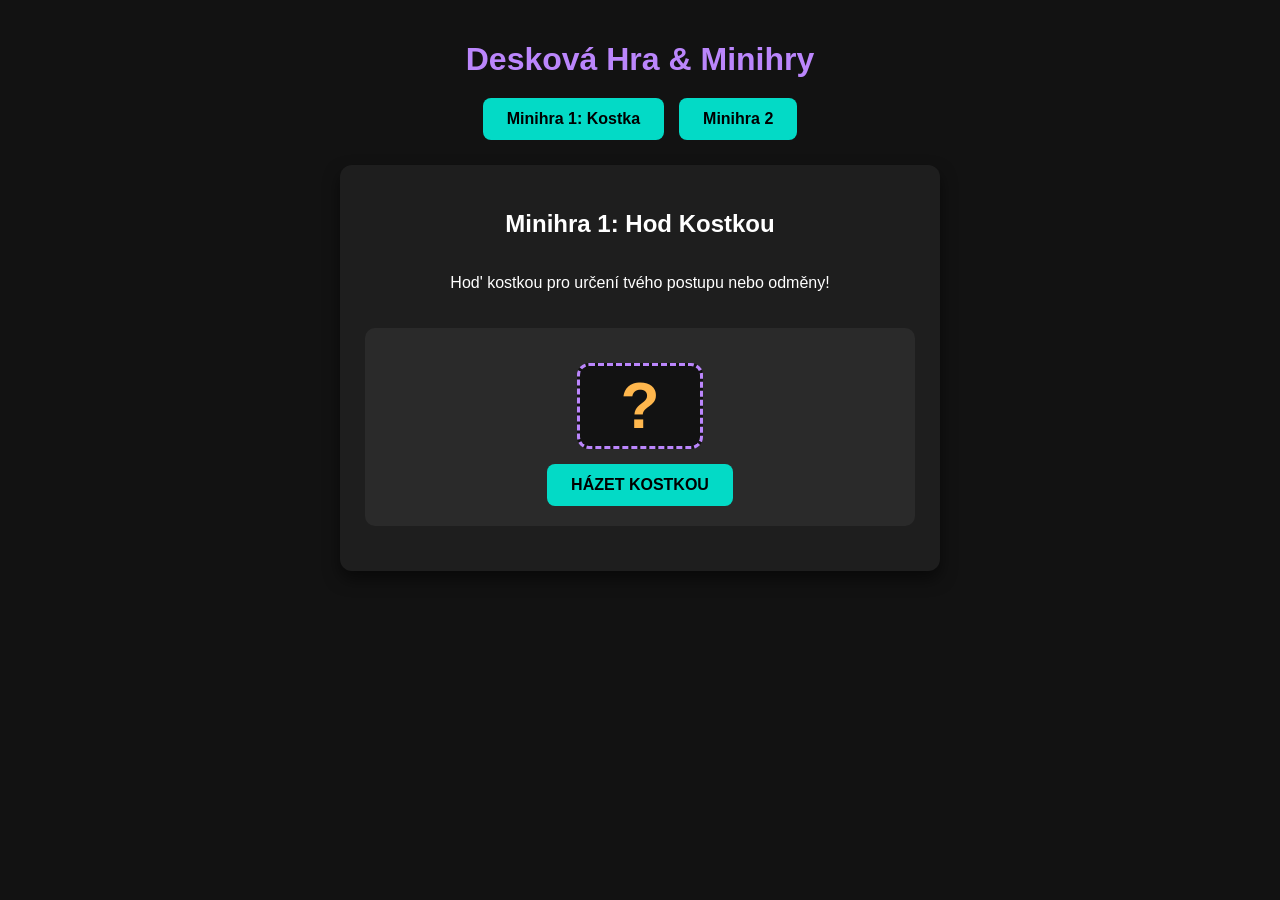
==== index.html @ 4fcd1c22 "Rename gemini-code-1786109274265.html to index.html" ====
<!DOCTYPE html>
<html lang="cs">
<head>
    <meta charset="UTF-8">
    <meta name="viewport" content="width=device-width, initial-scale=1.0">
    <title>Desková Hra</title>
    <style>
        :root {
            --bg-color: #121212;
            --card-bg: #1e1e1e;
            --accent-color: #bb86fc;
            --text-color: #ffffff;
            --btn-bg: #03dac6;
            --btn-text: #000000;
        }

        body {
            font-family: 'Segoe UI', Tahoma, Geneva, Verdana, sans-serif;
            background-color: var(--bg-color);
            color: var(--text-color);
            margin: 0;
            padding: 20px;
            display: flex;
            flex-direction: column;
            align-items: center;
        }

        h1 {
            color: var(--accent-color);
            margin-bottom: 20px;
        }

        /* Tlačítka pro minihry */
        .minigame-container {
            display: flex;
            gap: 15px;
            margin-bottom: 25px;
            flex-wrap: wrap;
            justify-content: center;
        }

        .btn {
            background-color: var(--btn-bg);
            color: var(--btn-text);
            border: none;
            padding: 12px 24px;
            font-size: 16px;
            font-weight: bold;
            border-radius: 8px;
            cursor: pointer;
            transition: transform 0.2s, background-color 0.2s;
        }

        .btn:hover {
            transform: scale(1.05);
            background-color: #01b0a1;
        }

        /* Ploygrind Sekce Miniher */
        .game-window {
            width: 100%;
            max-width: 600px;
            background-color: var(--card-bg);
            border-radius: 12px;
            padding: 25px;
            box-shadow: 0 8px 16px rgba(0,0,0,0.5);
            display: none;
            flex-direction: column;
            align-items: center;
            box-sizing: border-box;
        }

        .game-window.active {
            display: flex;
        }

        /* Styling První Minihry (Kostka) */
        .dice-area {
            display: flex;
            flex-direction: column;
            align-items: center;
            justify-content: center;
            margin: 20px 0;
            padding: 20px;
            background: #2a2a2a;
            border-radius: 10px;
            width: 100%;
            box-sizing: border-box;
        }

        .dice-display {
            font-size: 64px;
            font-weight: bold;
            color: #ffb74d;
            margin: 15px 0;
            min-height: 80px;
            display: flex;
            align-items: center;
            justify-content: center;
            border: 3px dashed var(--accent-color);
            border-radius: 12px;
            width: 120px;
            background-color: #121212;
        }

        /* Skrytý shop */
        .shop-section {
            display: none !important;
        }
    </style>
</head>
<body>

    <h1>Desková Hra & Minihry</h1>

    <!-- Navigace Miniher -->
    <div class="minigame-container">
        <button class="btn" onclick="openGame('game1')">Minihra 1: Kostka</button>
        <button class="btn" onclick="openGame('game2')">Minihra 2</button>
    </div>

    <!-- Minihra 1: Hod kostkou -->
    <div id="game1" class="game-window active">
        <h2>Minihra 1: Hod Kostkou</h2>
        <p>Hod' kostkou pro určení tvého postupu nebo odměny!</p>
        
        <div class="dice-area">
            <div id="diceResult" class="dice-display">?</div>
            <button class="btn" onclick="rollDice()">HÁZET KOSTKOU</button>
        </div>
    </div>

    <!-- Minihra 2 -->
    <div id="game2" class="game-window">
        <h2>Minihra 2</h2>
        <p>Příprava pro další minihru...</p>
    </div>

    <!-- Skrytá sekce Shopu -->
    <div id="shop" class="shop-section">
        <h2>Obchod</h2>
    </div>

    <script>
        function openGame(gameId) {
            const windows = document.querySelectorAll('.game-window');
            windows.forEach(win => win.classList.remove('active'));
            
            const selectedGame = document.getElementById(gameId);
            if (selectedGame) {
                selectedGame.classList.add('active');
            }
        }

        function rollDice() {
            const resultElem = document.getElementById('diceResult');
            let counter = 0;
            
            // Efekt rotace čísel
            const interval = setInterval(() => {
                resultElem.textContent = Math.floor(Math.random() * 6) + 1;
                counter++;
                if (counter > 10) {
                    clearInterval(interval);
                    const finalRoll = Math.floor(Math.random() * 6) + 1;
                    resultElem.textContent = finalRoll;
                }
            }, 50);
        }
    </script>
</body>
</html>
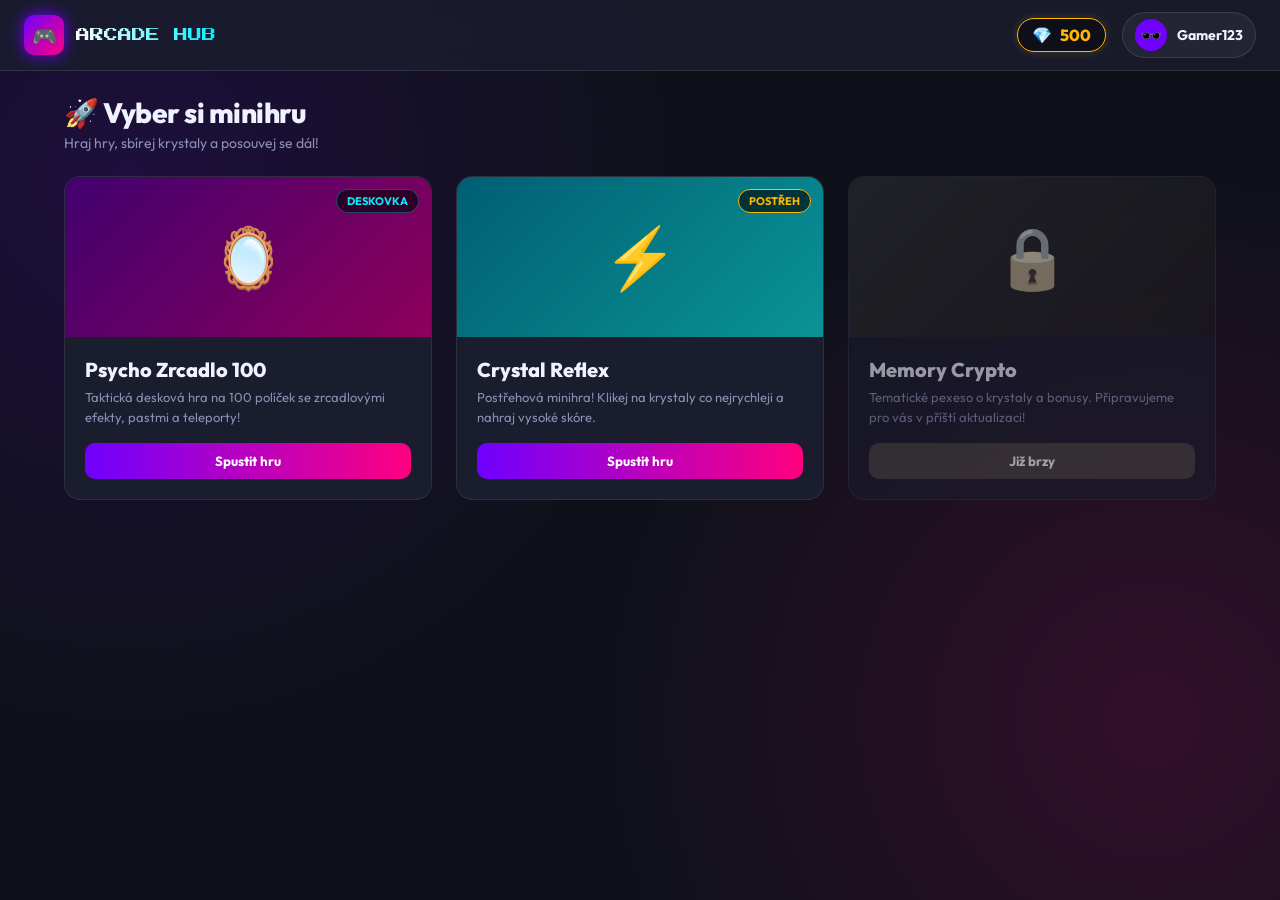
==== commit 25aa0dd5: "index.html" ====
--- a/index.html
+++ b/index.html
@@ -3,170 +3,763 @@
 <head>
     <meta charset="UTF-8">
     <meta name="viewport" content="width=device-width, initial-scale=1.0">
-    <title>Desková Hra</title>
+    <title>Arcade Gaming Hub</title>
+    <link href="https://fonts.googleapis.com/css2?family=Outfit:wght@400;600;800;900&family=Press+Start+2P&display=swap" rel="stylesheet">
     <style>
         :root {
-            --bg-color: #121212;
-            --card-bg: #1e1e1e;
-            --accent-color: #bb86fc;
-            --text-color: #ffffff;
-            --btn-bg: #03dac6;
-            --btn-text: #000000;
+            --bg-dark: #0f111a;
+            --card-bg: #1a1d2e;
+            --accent-purple: #7000ff;
+            --accent-pink: #ff007f;
+            --accent-cyan: #00f0ff;
+            --accent-gold: #ffb700;
+            --text-main: #f0f3ff;
+            --text-muted: #8a90b4;
+        }
+
+        * {
+            box-sizing: border-box;
+            margin: 0;
+            padding: 0;
+            user-select: none;
+            font-family: 'Outfit', sans-serif;
         }
 
         body {
-            font-family: 'Segoe UI', Tahoma, Geneva, Verdana, sans-serif;
-            background-color: var(--bg-color);
-            color: var(--text-color);
-            margin: 0;
+            background-color: var(--bg-dark);
+            color: var(--text-main);
+            min-height: 100vh;
+            display: flex;
+            flex-direction: column;
+            overflow-x: hidden;
+            background-image: 
+                radial-gradient(circle at 10% 20%, rgba(112, 0, 255, 0.15) 0%, transparent 40%),
+                radial-gradient(circle at 90% 80%, rgba(255, 0, 127, 0.15) 0%, transparent 40%);
+        }
+
+        /* Top Bar Navigation */
+        header {
+            background: rgba(26, 29, 46, 0.85);
+            backdrop-filter: blur(12px);
+            border-bottom: 1px solid rgba(255, 255, 255, 0.1);
+            padding: 12px 24px;
+            display: flex;
+            justify-content: space-between;
+            align-items: center;
+            position: sticky;
+            top: 0;
+            z-index: 100;
+        }
+
+        .logo-area {
+            display: flex;
+            align-items: center;
+            gap: 12px;
+            cursor: pointer;
+        }
+
+        .logo-icon {
+            width: 40px;
+            height: 40px;
+            background: linear-gradient(135deg, var(--accent-purple), var(--accent-pink));
+            border-radius: 10px;
+            display: flex;
+            align-items: center;
+            justify-content: center;
+            font-weight: 900;
+            font-size: 20px;
+            box-shadow: 0 0 15px var(--accent-purple);
+        }
+
+        .logo-text {
+            font-family: 'Press Start 2P', cursive;
+            font-size: 14px;
+            background: linear-gradient(90deg, #fff, var(--accent-cyan));
+            -webkit-background-clip: text;
+            -webkit-text-fill-color: transparent;
+        }
+
+        .user-currency-bar {
+            display: flex;
+            align-items: center;
+            gap: 16px;
+        }
+
+        .currency-badge {
+            background: rgba(0, 0, 0, 0.4);
+            border: 1px solid var(--accent-gold);
+            padding: 6px 14px;
+            border-radius: 20px;
+            display: flex;
+            align-items: center;
+            gap: 8px;
+            font-weight: 800;
+            color: var(--accent-gold);
+            box-shadow: 0 0 10px rgba(255, 183, 0, 0.2);
+        }
+
+        .profile-btn {
+            display: flex;
+            align-items: center;
+            gap: 10px;
+            background: rgba(255, 255, 255, 0.05);
+            padding: 6px 12px;
+            border-radius: 30px;
+            border: 1px solid rgba(255, 255, 255, 0.1);
+            cursor: pointer;
+            transition: all 0.2s ease;
+        }
+
+        .profile-btn:hover {
+            background: rgba(255, 255, 255, 0.15);
+            border-color: var(--accent-cyan);
+        }
+
+        .avatar-img {
+            width: 32px;
+            height: 32px;
+            border-radius: 50%;
+            background: var(--accent-purple);
+            display: flex;
+            align-items: center;
+            justify-content: center;
+            font-size: 18px;
+        }
+
+        /* Container Layout */
+        main {
+            flex: 1;
+            max-width: 1200px;
+            width: 100%;
+            margin: 0 auto;
+            padding: 24px;
+        }
+
+        .screen {
+            display: none;
+            animation: fadeIn 0.3s ease-in-out forwards;
+        }
+
+        .screen.active {
+            display: block;
+        }
+
+        @keyframes fadeIn {
+            from { opacity: 0; transform: translateY(8px); }
+            to { opacity: 1; transform: translateY(0); }
+        }
+
+        /* Hub Section Title */
+        .section-header {
+            margin-bottom: 24px;
+        }
+
+        .section-title {
+            font-size: 28px;
+            font-weight: 800;
+            letter-spacing: -0.5px;
+            display: flex;
+            align-items: center;
+            gap: 10px;
+        }
+
+        .section-subtitle {
+            color: var(--text-muted);
+            font-size: 14px;
+            margin-top: 4px;
+        }
+
+        /* Game Cards Grid */
+        .games-grid {
+            display: grid;
+            grid-template-columns: repeat(auto-fill, minmax(280px, 1fr));
+            gap: 24px;
+            margin-bottom: 40px;
+        }
+
+        .game-card {
+            background: var(--card-bg);
+            border-radius: 16px;
+            overflow: hidden;
+            border: 1px solid rgba(255, 255, 255, 0.08);
+            transition: all 0.3s cubic-bezier(0.25, 0.8, 0.25, 1);
+            cursor: pointer;
+            position: relative;
+            display: flex;
+            flex-direction: column;
+        }
+
+        .game-card:hover {
+            transform: translateY(-6px);
+            border-color: var(--accent-purple);
+            box-shadow: 0 12px 30px rgba(112, 0, 255, 0.3);
+        }
+
+        .card-banner {
+            height: 160px;
+            position: relative;
+            display: flex;
+            align-items: center;
+            justify-content: center;
+            font-size: 60px;
+            background: linear-gradient(135deg, #1e2338, #111422);
+        }
+
+        .banner-psycho {
+            background: linear-gradient(135deg, #41006f, #8e005b);
+        }
+
+        .banner-reflex {
+            background: linear-gradient(135deg, #005f73, #0a9396);
+        }
+
+        .banner-locked {
+            background: linear-gradient(135deg, #2b2d42, #1a1b26);
+            filter: grayscale(0.8);
+        }
+
+        .card-tag {
+            position: absolute;
+            top: 12px;
+            right: 12px;
+            background: rgba(0, 0, 0, 0.6);
+            backdrop-filter: blur(8px);
+            padding: 4px 10px;
+            border-radius: 12px;
+            font-size: 11px;
+            font-weight: 700;
+            color: var(--accent-cyan);
+            border: 1px solid rgba(0, 240, 255, 0.3);
+        }
+
+        .card-body {
             padding: 20px;
+            flex: 1;
             display: flex;
             flex-direction: column;
-            align-items: center;
-        }
-
-        h1 {
-            color: var(--accent-color);
+        }
+
+        .card-title {
+            font-size: 20px;
+            font-weight: 800;
+            margin-bottom: 6px;
+        }
+
+        .card-desc {
+            color: var(--text-muted);
+            font-size: 13px;
+            line-height: 1.5;
+            margin-bottom: 16px;
+            flex: 1;
+        }
+
+        .play-btn {
+            background: linear-gradient(90deg, var(--accent-purple), var(--accent-pink));
+            color: white;
+            border: none;
+            padding: 10px 20px;
+            border-radius: 10px;
+            font-weight: 700;
+            cursor: pointer;
+            width: 100%;
+            transition: opacity 0.2s;
+            text-align: center;
+        }
+
+        .play-btn:hover {
+            opacity: 0.9;
+        }
+
+        /* Back Button */
+        .btn-back {
+            background: rgba(255, 255, 255, 0.08);
+            color: #fff;
+            border: 1px solid rgba(255, 255, 255, 0.15);
+            padding: 8px 16px;
+            border-radius: 10px;
+            cursor: pointer;
+            font-weight: 600;
+            display: inline-flex;
+            align-items: center;
+            gap: 8px;
             margin-bottom: 20px;
         }
 
-        /* Tlačítka pro minihry */
-        .minigame-container {
-            display: flex;
-            gap: 15px;
-            margin-bottom: 25px;
-            flex-wrap: wrap;
+        .btn-back:hover {
+            background: rgba(255, 255, 255, 0.18);
+        }
+
+        /* Game Containers */
+        .game-frame {
+            background: var(--card-bg);
+            border-radius: 20px;
+            border: 1px solid rgba(255, 255, 255, 0.1);
+            padding: 24px;
+            min-height: 500px;
+        }
+
+        /* Board Game Specific Styles */
+        .board-grid {
+            display: grid;
+            grid-template-columns: repeat(10, 1fr);
+            gap: 6px;
+            max-width: 700px;
+            margin: 0 auto;
+        }
+
+        .board-tile {
+            aspect-ratio: 1;
+            background: rgba(255, 255, 255, 0.05);
+            border: 1px solid rgba(255, 255, 255, 0.1);
+            border-radius: 6px;
+            display: flex;
+            align-items: center;
             justify-content: center;
-        }
-
-        .btn {
-            background-color: var(--btn-bg);
-            color: var(--btn-text);
+            font-size: 11px;
+            font-weight: 700;
+            position: relative;
+        }
+
+        .board-tile.start { background: #2a9d8f; }
+        .board-tile.finish { background: var(--accent-gold); color: #000; font-weight: 900; }
+        .board-tile.mirror { background: #7209b7; }
+        .board-tile.trap { background: #e63946; }
+        .board-tile.boost { background: #4cc9f0; color: #000; }
+
+        .player-token {
+            width: 14px;
+            height: 14px;
+            border-radius: 50%;
+            position: absolute;
+            box-shadow: 0 0 8px #fff;
+        }
+        .token-1 { background: #ff007f; }
+        .token-2 { background: #00f0ff; }
+
+        /* Reflex Game Area */
+        .reflex-area {
+            height: 350px;
+            background: rgba(0,0,0,0.3);
+            border-radius: 12px;
+            position: relative;
+            overflow: hidden;
+            border: 2px dashed rgba(255,255,255,0.1);
+        }
+
+        .target-node {
+            width: 50px;
+            height: 50px;
+            border-radius: 50%;
+            background: radial-gradient(circle, var(--accent-cyan), var(--accent-purple));
+            position: absolute;
+            cursor: pointer;
+            box-shadow: 0 0 15px var(--accent-cyan);
+            animation: pulse 1s infinite alternate;
+        }
+
+        @keyframes pulse {
+            from { transform: scale(0.9); }
+            to { transform: scale(1.1); }
+        }
+
+        /* Dice Control Controls inside Psycho Zrcadlo */
+        .dice-box-container {
+            display: flex;
+            flex-direction: column;
+            align-items: center;
+            gap: 12px;
+            margin: 20px 0;
+            background: rgba(0, 0, 0, 0.3);
+            padding: 16px;
+            border-radius: 12px;
+            border: 1px dashed rgba(255, 255, 255, 0.2);
+        }
+
+        .dice-display {
+            font-size: 48px;
+            font-weight: 900;
+            color: var(--accent-gold);
+            width: 80px;
+            height: 80px;
+            border-radius: 12px;
+            border: 2px dashed var(--accent-purple);
+            display: flex;
+            align-items: center;
+            justify-content: center;
+            background: rgba(0, 0, 0, 0.5);
+            box-shadow: 0 0 15px rgba(112, 0, 255, 0.3);
+        }
+
+        /* Modal Overlay */
+        .modal {
+            display: none;
+            position: fixed;
+            top: 0; left: 0; right: 0; bottom: 0;
+            background: rgba(0,0,0,0.8);
+            backdrop-filter: blur(8px);
+            z-index: 200;
+            align-items: center;
+            justify-content: center;
+        }
+
+        .modal-content {
+            background: var(--card-bg);
+            border-radius: 20px;
+            padding: 30px;
+            max-width: 400px;
+            width: 90%;
+            text-align: center;
+            border: 1px solid var(--accent-purple);
+            box-shadow: 0 0 30px rgba(112, 0, 255, 0.4);
+        }
+
+        .btn-modal {
+            background: linear-gradient(90deg, var(--accent-purple), var(--accent-pink));
+            color: white;
             border: none;
             padding: 12px 24px;
-            font-size: 16px;
-            font-weight: bold;
-            border-radius: 8px;
+            border-radius: 10px;
+            font-weight: 700;
+            margin-top: 20px;
             cursor: pointer;
-            transition: transform 0.2s, background-color 0.2s;
-        }
-
-        .btn:hover {
-            transform: scale(1.05);
-            background-color: #01b0a1;
-        }
-
-        /* Ploygrind Sekce Miniher */
-        .game-window {
             width: 100%;
-            max-width: 600px;
-            background-color: var(--card-bg);
-            border-radius: 12px;
-            padding: 25px;
-            box-shadow: 0 8px 16px rgba(0,0,0,0.5);
-            display: none;
-            flex-direction: column;
-            align-items: center;
-            box-sizing: border-box;
-        }
-
-        .game-window.active {
-            display: flex;
-        }
-
-        /* Styling První Minihry (Kostka) */
-        .dice-area {
-            display: flex;
-            flex-direction: column;
-            align-items: center;
-            justify-content: center;
-            margin: 20px 0;
-            padding: 20px;
-            background: #2a2a2a;
-            border-radius: 10px;
-            width: 100%;
-            box-sizing: border-box;
-        }
-
-        .dice-display {
-            font-size: 64px;
-            font-weight: bold;
-            color: #ffb74d;
-            margin: 15px 0;
-            min-height: 80px;
-            display: flex;
-            align-items: center;
-            justify-content: center;
-            border: 3px dashed var(--accent-color);
-            border-radius: 12px;
-            width: 120px;
-            background-color: #121212;
-        }
-
-        /* Skrytý shop */
-        .shop-section {
-            display: none !important;
-        }
+        }
+
     </style>
 </head>
 <body>
 
-    <h1>Desková Hra & Minihry</h1>
-
-    <!-- Navigace Miniher -->
-    <div class="minigame-container">
-        <button class="btn" onclick="openGame('game1')">Minihra 1: Kostka</button>
-        <button class="btn" onclick="openGame('game2')">Minihra 2</button>
-    </div>
-
-    <!-- Minihra 1: Hod kostkou -->
-    <div id="game1" class="game-window active">
-        <h2>Minihra 1: Hod Kostkou</h2>
-        <p>Hod' kostkou pro určení tvého postupu nebo odměny!</p>
-        
-        <div class="dice-area">
-            <div id="diceResult" class="dice-display">?</div>
-            <button class="btn" onclick="rollDice()">HÁZET KOSTKOU</button>
+    <!-- Header Navigation -->
+    <header>
+        <div class="logo-area" onclick="showScreen('screen-hub')">
+            <div class="logo-icon">🎮</div>
+            <div class="logo-text">ARCADE HUB</div>
+        </div>
+
+        <div class="user-currency-bar">
+            <div class="currency-badge">
+                <span class="icon">💎</span>
+                <span id="global-crystals">500</span>
+            </div>
+            <div class="profile-btn" onclick="showScreen('screen-profile')">
+                <div class="avatar-img" id="user-avatar">🕶️</div>
+                <span id="user-nickname" style="font-weight:700; font-size:14px;">Gamer123</span>
+            </div>
+        </div>
+    </header>
+
+    <main>
+        <!-- SCREEN: HUB MAIN MENU (Design s kartami) -->
+        <section id="screen-hub" class="screen active">
+            <div class="section-header">
+                <h1 class="section-title">🚀 Vyber si minihru</h1>
+                <p class="section-subtitle">Hraj hry, sbírej krystaly a posouvej se dál!</p>
+            </div>
+
+            <div class="games-grid">
+                <!-- Game 1 -->
+                <div class="game-card" onclick="startPsychoGame()">
+                    <div class="card-banner banner-psycho">
+                        🪞
+                        <span class="card-tag">DESKOVKA</span>
+                    </div>
+                    <div class="card-body">
+                        <h3 class="card-title">Psycho Zrcadlo 100</h3>
+                        <p class="card-desc">Taktická desková hra na 100 políček se zrcadlovými efekty, pastmi a teleporty!</p>
+                        <button class="play-btn">Spustit hru</button>
+                    </div>
+                </div>
+
+                <!-- Game 2 -->
+                <div class="game-card" onclick="startReflexGame()">
+                    <div class="card-banner banner-reflex">
+                        ⚡
+                        <span class="card-tag" style="border-color:var(--accent-gold); color:var(--accent-gold)">POSTŘEH</span>
+                    </div>
+                    <div class="card-body">
+                        <h3 class="card-title">Crystal Reflex</h3>
+                        <p class="card-desc">Postřehová minihra! Klikej na krystaly co nejrychleji a nahraj vysoké skóre.</p>
+                        <button class="play-btn">Spustit hru</button>
+                    </div>
+                </div>
+
+                <!-- Game 3 (Coming Soon) -->
+                <div class="game-card" style="opacity: 0.6; cursor: default;">
+                    <div class="card-banner banner-locked">
+                        🔒
+                    </div>
+                    <div class="card-body">
+                        <h3 class="card-title">Memory Crypto</h3>
+                        <p class="card-desc">Tematické pexeso o krystaly a bonusy. Připravujeme pro vás v příští aktualizaci!</p>
+                        <button class="play-btn" style="background:#444;" disabled>Již brzy</button>
+                    </div>
+                </div>
+            </div>
+        </section>
+
+        <!-- SCREEN: PSYCHO ZRCADLO GAME -->
+        <section id="screen-psycho" class="screen">
+            <button class="btn-back" onclick="showScreen('screen-hub')">← Zpět do menu</button>
+            <div class="game-frame">
+                <div style="display:flex; justify-content:space-between; align-items:center; margin-bottom:16px;">
+                    <h2>🪞 Psycho Zrcadlo 100</h2>
+                    <div>
+                        <span id="psycho-status" style="font-weight:700; color:var(--accent-cyan);">Na řadě je Hráč 1</span>
+                    </div>
+                </div>
+
+                <div class="dice-box-container">
+                    <div id="dice-display" class="dice-display">🎲</div>
+                    <button class="play-btn" style="max-width:220px;" id="btn-roll" onclick="rollDice()">🎲 HÁZET KOSTKOU</button>
+                </div>
+
+                <div class="board-grid" id="board-grid"></div>
+            </div>
+        </section>
+
+        <!-- SCREEN: CRYSTAL REFLEX GAME -->
+        <section id="screen-reflex" class="screen">
+            <button class="btn-back" onclick="showScreen('screen-hub')">← Zpět do menu</button>
+            <div class="game-frame">
+                <div style="display:flex; justify-content:space-between; align-items:center; margin-bottom:16px;">
+                    <h2>⚡ Crystal Reflex</h2>
+                    <div>
+                        <span>Čas: <strong id="reflex-time" style="color:var(--accent-pink);">15</strong>s</span> | 
+                        <span>Skóre: <strong id="reflex-score" style="color:var(--accent-cyan);">0</strong></span>
+                    </div>
+                </div>
+
+                <div class="reflex-area" id="reflex-area"></div>
+
+                <div style="margin-top:20px; text-align:center;">
+                    <button class="play-btn" style="max-width:200px;" id="btn-start-reflex" onclick="initReflexGame()">▶ START HRY</button>
+                </div>
+            </div>
+        </section>
+
+        <!-- SCREEN: PROFILE -->
+        <section id="screen-profile" class="screen">
+            <button class="btn-back" onclick="showScreen('screen-hub')">← Zpět do menu</button>
+            <div class="section-header">
+                <h1 class="section-title">👤 Hráčský Profil</h1>
+                <p class="section-subtitle">Uprav si svou přezdívku a vyber si svůj avatar</p>
+            </div>
+
+            <div class="game-frame" style="max-width:500px; margin:0 auto;">
+                <div style="margin-bottom:20px;">
+                    <label style="display:block; font-size:12px; color:var(--text-muted); margin-bottom:6px;">Přezdívka hráče</label>
+                    <input type="text" id="nickname-input" value="Gamer123" style="width:100%; padding:10px; border-radius:8px; border:1px solid rgba(255,255,255,0.2); background:rgba(0,0,0,0.3); color:#fff; font-weight:700;">
+                </div>
+
+                <div style="margin-bottom:20px;">
+                    <label style="display:block; font-size:12px; color:var(--text-muted); margin-bottom:6px;">Vyber si Avatar</label>
+                    <div style="display:flex; gap:12px; font-size:30px;">
+                        <span style="cursor:pointer;" onclick="setAvatar('🕶️')">🕶️</span>
+                        <span style="cursor:pointer;" onclick="setAvatar('🤖')">🤖</span>
+                        <span style="cursor:pointer;" onclick="setAvatar('🐉')">🐉</span>
+                        <span style="cursor:pointer;" onclick="setAvatar('🚀')">🚀</span>
+                        <span style="cursor:pointer;" onclick="setAvatar('🦊')">🦊</span>
+                    </div>
+                </div>
+
+                <button class="play-btn" onclick="saveProfile()">Uložit profil</button>
+            </div>
+        </section>
+    </main>
+
+    <!-- Generic Modal Dialog -->
+    <div class="modal" id="modal">
+        <div class="modal-content">
+            <h2 id="modal-title" style="margin-bottom:10px;">Oznámení</h2>
+            <p id="modal-msg" style="color:var(--text-muted); font-size:14px;"></p>
+            <button class="btn-modal" onclick="closeModal()">Rozumím</button>
         </div>
     </div>
 
-    <!-- Minihra 2 -->
-    <div id="game2" class="game-window">
-        <h2>Minihra 2</h2>
-        <p>Příprava pro další minihru...</p>
-    </div>
-
-    <!-- Skrytá sekce Shopu -->
-    <div id="shop" class="shop-section">
-        <h2>Obchod</h2>
-    </div>
-
     <script>
-        function openGame(gameId) {
-            const windows = document.querySelectorAll('.game-window');
-            windows.forEach(win => win.classList.remove('active'));
+        let state = {
+            crystals: parseInt(localStorage.getItem('hub_crystals')) || 500,
+            nickname: localStorage.getItem('hub_nickname') || 'Gamer123',
+            avatar: localStorage.getItem('hub_avatar') || '🕶️'
+        };
+
+        function updateUI() {
+            document.getElementById('global-crystals').innerText = state.crystals;
+            document.getElementById('user-nickname').innerText = state.nickname;
+            document.getElementById('user-avatar').innerText = state.avatar;
+            document.getElementById('nickname-input').value = state.nickname;
             
-            const selectedGame = document.getElementById(gameId);
-            if (selectedGame) {
-                selectedGame.classList.add('active');
+            localStorage.setItem('hub_crystals', state.crystals);
+            localStorage.setItem('hub_nickname', state.nickname);
+            localStorage.setItem('hub_avatar', state.avatar);
+        }
+
+        function showScreen(screenId) {
+            document.querySelectorAll('.screen').forEach(s => s.classList.remove('active'));
+            document.getElementById(screenId).classList.add('active');
+        }
+
+        function showModal(title, msg) {
+            document.getElementById('modal-title').innerText = title;
+            document.getElementById('modal-msg').innerText = msg;
+            document.getElementById('modal').style.display = 'flex';
+        }
+
+        function closeModal() {
+            document.getElementById('modal').style.display = 'none';
+        }
+
+        // Profile Functions
+        function setAvatar(av) {
+            state.avatar = av;
+            updateUI();
+        }
+
+        function saveProfile() {
+            const name = document.getElementById('nickname-input').value.trim();
+            if(name) state.nickname = name;
+            updateUI();
+            showModal('✅ Profil uložen', 'Tvé změny byly úspěšně uloženy.');
+        }
+
+        /* ----------------------------------------------------
+           MINI-GAME 1: PSYCHO ZRCADLO 100
+        ---------------------------------------------------- */
+        let p1Pos = 1, p2Pos = 1;
+        let turn = 1;
+
+        function startPsychoGame() {
+            showScreen('screen-psycho');
+            renderBoard();
+        }
+
+        function renderBoard() {
+            const grid = document.getElementById('board-grid');
+            grid.innerHTML = '';
+            for(let i = 1; i <= 100; i++) {
+                const tile = document.createElement('div');
+                tile.className = 'board-tile';
+                tile.innerText = i;
+
+                if(i === 1) tile.classList.add('start');
+                else if(i === 100) tile.classList.add('finish');
+                else if(i % 11 === 0) tile.classList.add('mirror');
+                else if(i % 7 === 0) tile.classList.add('trap');
+                else if(i % 5 === 0) tile.classList.add('boost');
+
+                if(p1Pos === i) {
+                    const t1 = document.createElement('div');
+                    t1.className = 'player-token token-1';
+                    tile.appendChild(t1);
+                }
+                if(p2Pos === i) {
+                    const t2 = document.createElement('div');
+                    t2.className = 'player-token token-2';
+                    tile.appendChild(t2);
+                }
+
+                grid.appendChild(tile);
             }
         }
 
         function rollDice() {
-            const resultElem = document.getElementById('diceResult');
+            const diceDisplay = document.getElementById('dice-display');
             let counter = 0;
-            
-            // Efekt rotace čísel
+
             const interval = setInterval(() => {
-                resultElem.textContent = Math.floor(Math.random() * 6) + 1;
+                diceDisplay.innerText = Math.floor(Math.random() * 6) + 1;
                 counter++;
-                if (counter > 10) {
+                if (counter > 8) {
                     clearInterval(interval);
-                    const finalRoll = Math.floor(Math.random() * 6) + 1;
-                    resultElem.textContent = finalRoll;
+                    const roll = Math.floor(Math.random() * 6) + 1;
+                    diceDisplay.innerText = roll;
+
+                    if(turn === 1) {
+                        p1Pos = Math.min(100, p1Pos + roll);
+                        if(p1Pos === 100) {
+                            showModal('🎉 Vítězství!', 'Vyhrál jsi Psycho Zrcadlo! Získáváš +200 krystalů.');
+                            state.crystals += 200;
+                            updateUI();
+                            p1Pos = 1; p2Pos = 1;
+                        } else {
+                            turn = 2;
+                            document.getElementById('psycho-status').innerText = 'Na řadě je Soupeř (AI)';
+                            setTimeout(aiTurn, 1000);
+                        }
+                    }
+                    renderBoard();
                 }
-            }, 50);
-        }
+            }, 60);
+        }
+
+        function aiTurn() {
+            const roll = Math.floor(Math.random() * 6) + 1;
+            p2Pos = Math.min(100, p2Pos + roll);
+            turn = 1;
+            document.getElementById('psycho-status').innerText = 'Na řadě je Hráč 1';
+            renderBoard();
+        }
+
+        /* ----------------------------------------------------
+           MINI-GAME 2: CRYSTAL REFLEX
+        ---------------------------------------------------- */
+        let reflexScore = 0;
+        let reflexTimeLeft = 15;
+        let reflexTimer = null;
+
+        function startReflexGame() {
+            showScreen('screen-reflex');
+        }
+
+        function initReflexGame() {
+            reflexScore = 0;
+            reflexTimeLeft = 15;
+            document.getElementById('reflex-score').innerText = reflexScore;
+            document.getElementById('reflex-time').innerText = reflexTimeLeft;
+            document.getElementById('btn-start-reflex').style.display = 'none';
+
+            spawnTarget();
+
+            reflexTimer = setInterval(() => {
+                reflexTimeLeft--;
+                document.getElementById('reflex-time').innerText = reflexTimeLeft;
+
+                if(reflexTimeLeft <= 0) {
+                    clearInterval(reflexTimer);
+                    document.getElementById('reflex-area').innerHTML = '';
+                    document.getElementById('btn-start-reflex').style.display = 'inline-block';
+                    
+                    const earned = reflexScore * 10;
+                    state.crystals += earned;
+                    updateUI();
+                    showModal('⚡ Konec hry!', `Získal jsi ${reflexScore} bodů a vydělal +${earned} Krystalů!`);
+                }
+            }, 1000);
+        }
+
+        function spawnTarget() {
+            const area = document.getElementById('reflex-area');
+            area.innerHTML = '';
+
+            const target = document.createElement('div');
+            target.className = 'target-node';
+
+            const maxX = area.clientWidth - 60;
+            const maxY = area.clientHeight - 60;
+
+            target.style.left = Math.floor(Math.random() * maxX) + 'px';
+            target.style.top = Math.floor(Math.random() * maxY) + 'px';
+
+            target.onclick = () => {
+                reflexScore++;
+                document.getElementById('reflex-score').innerText = reflexScore;
+                spawnTarget();
+            };
+
+            area.appendChild(target);
+        }
+
+        updateUI();
     </script>
 </body>
 </html>
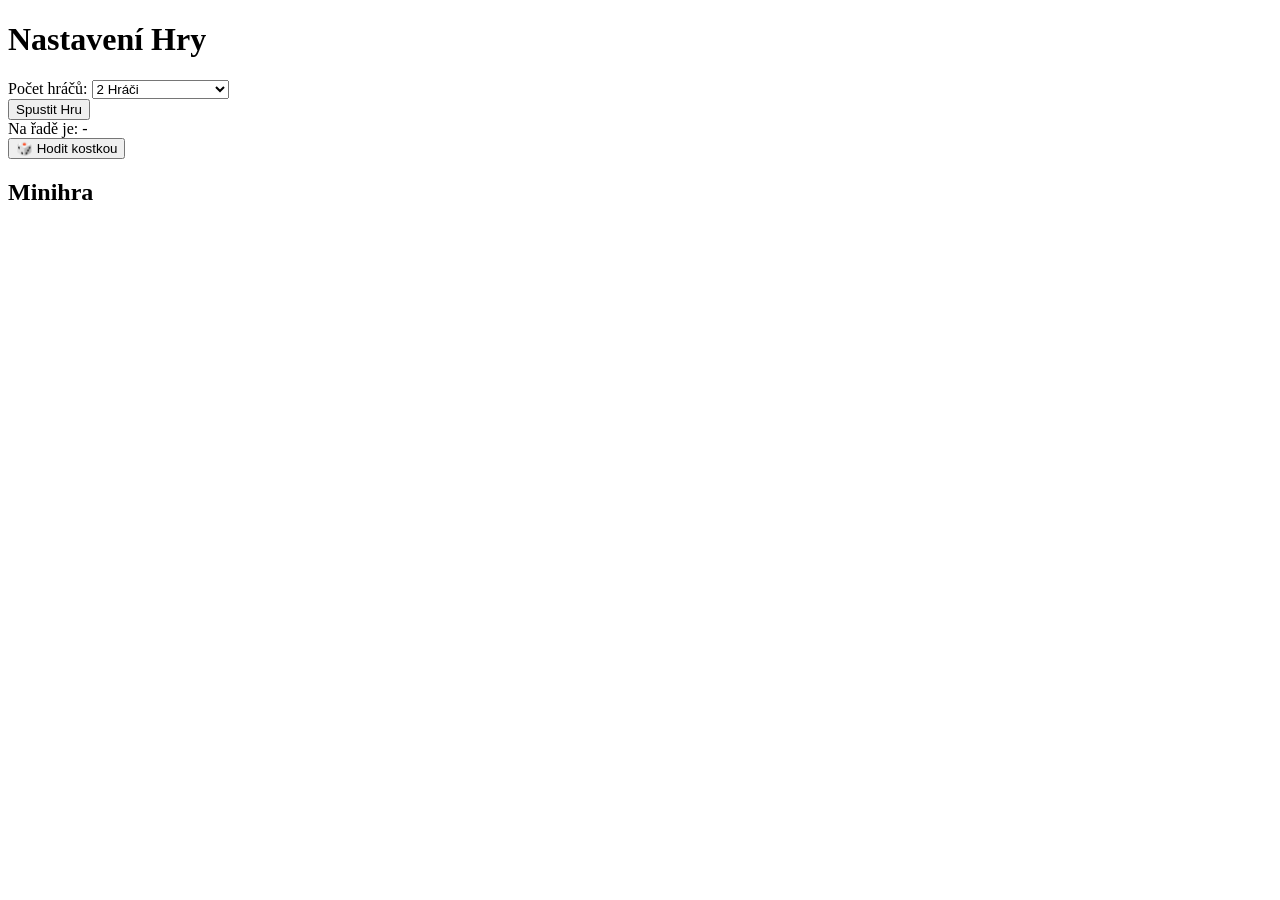
==== commit a499ab3d: "index.html" ====
--- a/index.html
+++ b/index.html
@@ -1,765 +1,60 @@
 <!DOCTYPE html>
 <html lang="cs">
 <head>
-    <meta charset="UTF-8">
-    <meta name="viewport" content="width=device-width, initial-scale=1.0">
-    <title>Arcade Gaming Hub</title>
-    <link href="https://fonts.googleapis.com/css2?family=Outfit:wght@400;600;800;900&family=Press+Start+2P&display=swap" rel="stylesheet">
-    <style>
-        :root {
-            --bg-dark: #0f111a;
-            --card-bg: #1a1d2e;
-            --accent-purple: #7000ff;
-            --accent-pink: #ff007f;
-            --accent-cyan: #00f0ff;
-            --accent-gold: #ffb700;
-            --text-main: #f0f3ff;
-            --text-muted: #8a90b4;
-        }
-
-        * {
-            box-sizing: border-box;
-            margin: 0;
-            padding: 0;
-            user-select: none;
-            font-family: 'Outfit', sans-serif;
-        }
-
-        body {
-            background-color: var(--bg-dark);
-            color: var(--text-main);
-            min-height: 100vh;
-            display: flex;
-            flex-direction: column;
-            overflow-x: hidden;
-            background-image: 
-                radial-gradient(circle at 10% 20%, rgba(112, 0, 255, 0.15) 0%, transparent 40%),
-                radial-gradient(circle at 90% 80%, rgba(255, 0, 127, 0.15) 0%, transparent 40%);
-        }
-
-        /* Top Bar Navigation */
-        header {
-            background: rgba(26, 29, 46, 0.85);
-            backdrop-filter: blur(12px);
-            border-bottom: 1px solid rgba(255, 255, 255, 0.1);
-            padding: 12px 24px;
-            display: flex;
-            justify-content: space-between;
-            align-items: center;
-            position: sticky;
-            top: 0;
-            z-index: 100;
-        }
-
-        .logo-area {
-            display: flex;
-            align-items: center;
-            gap: 12px;
-            cursor: pointer;
-        }
-
-        .logo-icon {
-            width: 40px;
-            height: 40px;
-            background: linear-gradient(135deg, var(--accent-purple), var(--accent-pink));
-            border-radius: 10px;
-            display: flex;
-            align-items: center;
-            justify-content: center;
-            font-weight: 900;
-            font-size: 20px;
-            box-shadow: 0 0 15px var(--accent-purple);
-        }
-
-        .logo-text {
-            font-family: 'Press Start 2P', cursive;
-            font-size: 14px;
-            background: linear-gradient(90deg, #fff, var(--accent-cyan));
-            -webkit-background-clip: text;
-            -webkit-text-fill-color: transparent;
-        }
-
-        .user-currency-bar {
-            display: flex;
-            align-items: center;
-            gap: 16px;
-        }
-
-        .currency-badge {
-            background: rgba(0, 0, 0, 0.4);
-            border: 1px solid var(--accent-gold);
-            padding: 6px 14px;
-            border-radius: 20px;
-            display: flex;
-            align-items: center;
-            gap: 8px;
-            font-weight: 800;
-            color: var(--accent-gold);
-            box-shadow: 0 0 10px rgba(255, 183, 0, 0.2);
-        }
-
-        .profile-btn {
-            display: flex;
-            align-items: center;
-            gap: 10px;
-            background: rgba(255, 255, 255, 0.05);
-            padding: 6px 12px;
-            border-radius: 30px;
-            border: 1px solid rgba(255, 255, 255, 0.1);
-            cursor: pointer;
-            transition: all 0.2s ease;
-        }
-
-        .profile-btn:hover {
-            background: rgba(255, 255, 255, 0.15);
-            border-color: var(--accent-cyan);
-        }
-
-        .avatar-img {
-            width: 32px;
-            height: 32px;
-            border-radius: 50%;
-            background: var(--accent-purple);
-            display: flex;
-            align-items: center;
-            justify-content: center;
-            font-size: 18px;
-        }
-
-        /* Container Layout */
-        main {
-            flex: 1;
-            max-width: 1200px;
-            width: 100%;
-            margin: 0 auto;
-            padding: 24px;
-        }
-
-        .screen {
-            display: none;
-            animation: fadeIn 0.3s ease-in-out forwards;
-        }
-
-        .screen.active {
-            display: block;
-        }
-
-        @keyframes fadeIn {
-            from { opacity: 0; transform: translateY(8px); }
-            to { opacity: 1; transform: translateY(0); }
-        }
-
-        /* Hub Section Title */
-        .section-header {
-            margin-bottom: 24px;
-        }
-
-        .section-title {
-            font-size: 28px;
-            font-weight: 800;
-            letter-spacing: -0.5px;
-            display: flex;
-            align-items: center;
-            gap: 10px;
-        }
-
-        .section-subtitle {
-            color: var(--text-muted);
-            font-size: 14px;
-            margin-top: 4px;
-        }
-
-        /* Game Cards Grid */
-        .games-grid {
-            display: grid;
-            grid-template-columns: repeat(auto-fill, minmax(280px, 1fr));
-            gap: 24px;
-            margin-bottom: 40px;
-        }
-
-        .game-card {
-            background: var(--card-bg);
-            border-radius: 16px;
-            overflow: hidden;
-            border: 1px solid rgba(255, 255, 255, 0.08);
-            transition: all 0.3s cubic-bezier(0.25, 0.8, 0.25, 1);
-            cursor: pointer;
-            position: relative;
-            display: flex;
-            flex-direction: column;
-        }
-
-        .game-card:hover {
-            transform: translateY(-6px);
-            border-color: var(--accent-purple);
-            box-shadow: 0 12px 30px rgba(112, 0, 255, 0.3);
-        }
-
-        .card-banner {
-            height: 160px;
-            position: relative;
-            display: flex;
-            align-items: center;
-            justify-content: center;
-            font-size: 60px;
-            background: linear-gradient(135deg, #1e2338, #111422);
-        }
-
-        .banner-psycho {
-            background: linear-gradient(135deg, #41006f, #8e005b);
-        }
-
-        .banner-reflex {
-            background: linear-gradient(135deg, #005f73, #0a9396);
-        }
-
-        .banner-locked {
-            background: linear-gradient(135deg, #2b2d42, #1a1b26);
-            filter: grayscale(0.8);
-        }
-
-        .card-tag {
-            position: absolute;
-            top: 12px;
-            right: 12px;
-            background: rgba(0, 0, 0, 0.6);
-            backdrop-filter: blur(8px);
-            padding: 4px 10px;
-            border-radius: 12px;
-            font-size: 11px;
-            font-weight: 700;
-            color: var(--accent-cyan);
-            border: 1px solid rgba(0, 240, 255, 0.3);
-        }
-
-        .card-body {
-            padding: 20px;
-            flex: 1;
-            display: flex;
-            flex-direction: column;
-        }
-
-        .card-title {
-            font-size: 20px;
-            font-weight: 800;
-            margin-bottom: 6px;
-        }
-
-        .card-desc {
-            color: var(--text-muted);
-            font-size: 13px;
-            line-height: 1.5;
-            margin-bottom: 16px;
-            flex: 1;
-        }
-
-        .play-btn {
-            background: linear-gradient(90deg, var(--accent-purple), var(--accent-pink));
-            color: white;
-            border: none;
-            padding: 10px 20px;
-            border-radius: 10px;
-            font-weight: 700;
-            cursor: pointer;
-            width: 100%;
-            transition: opacity 0.2s;
-            text-align: center;
-        }
-
-        .play-btn:hover {
-            opacity: 0.9;
-        }
-
-        /* Back Button */
-        .btn-back {
-            background: rgba(255, 255, 255, 0.08);
-            color: #fff;
-            border: 1px solid rgba(255, 255, 255, 0.15);
-            padding: 8px 16px;
-            border-radius: 10px;
-            cursor: pointer;
-            font-weight: 600;
-            display: inline-flex;
-            align-items: center;
-            gap: 8px;
-            margin-bottom: 20px;
-        }
-
-        .btn-back:hover {
-            background: rgba(255, 255, 255, 0.18);
-        }
-
-        /* Game Containers */
-        .game-frame {
-            background: var(--card-bg);
-            border-radius: 20px;
-            border: 1px solid rgba(255, 255, 255, 0.1);
-            padding: 24px;
-            min-height: 500px;
-        }
-
-        /* Board Game Specific Styles */
-        .board-grid {
-            display: grid;
-            grid-template-columns: repeat(10, 1fr);
-            gap: 6px;
-            max-width: 700px;
-            margin: 0 auto;
-        }
-
-        .board-tile {
-            aspect-ratio: 1;
-            background: rgba(255, 255, 255, 0.05);
-            border: 1px solid rgba(255, 255, 255, 0.1);
-            border-radius: 6px;
-            display: flex;
-            align-items: center;
-            justify-content: center;
-            font-size: 11px;
-            font-weight: 700;
-            position: relative;
-        }
-
-        .board-tile.start { background: #2a9d8f; }
-        .board-tile.finish { background: var(--accent-gold); color: #000; font-weight: 900; }
-        .board-tile.mirror { background: #7209b7; }
-        .board-tile.trap { background: #e63946; }
-        .board-tile.boost { background: #4cc9f0; color: #000; }
-
-        .player-token {
-            width: 14px;
-            height: 14px;
-            border-radius: 50%;
-            position: absolute;
-            box-shadow: 0 0 8px #fff;
-        }
-        .token-1 { background: #ff007f; }
-        .token-2 { background: #00f0ff; }
-
-        /* Reflex Game Area */
-        .reflex-area {
-            height: 350px;
-            background: rgba(0,0,0,0.3);
-            border-radius: 12px;
-            position: relative;
-            overflow: hidden;
-            border: 2px dashed rgba(255,255,255,0.1);
-        }
-
-        .target-node {
-            width: 50px;
-            height: 50px;
-            border-radius: 50%;
-            background: radial-gradient(circle, var(--accent-cyan), var(--accent-purple));
-            position: absolute;
-            cursor: pointer;
-            box-shadow: 0 0 15px var(--accent-cyan);
-            animation: pulse 1s infinite alternate;
-        }
-
-        @keyframes pulse {
-            from { transform: scale(0.9); }
-            to { transform: scale(1.1); }
-        }
-
-        /* Dice Control Controls inside Psycho Zrcadlo */
-        .dice-box-container {
-            display: flex;
-            flex-direction: column;
-            align-items: center;
-            gap: 12px;
-            margin: 20px 0;
-            background: rgba(0, 0, 0, 0.3);
-            padding: 16px;
-            border-radius: 12px;
-            border: 1px dashed rgba(255, 255, 255, 0.2);
-        }
-
-        .dice-display {
-            font-size: 48px;
-            font-weight: 900;
-            color: var(--accent-gold);
-            width: 80px;
-            height: 80px;
-            border-radius: 12px;
-            border: 2px dashed var(--accent-purple);
-            display: flex;
-            align-items: center;
-            justify-content: center;
-            background: rgba(0, 0, 0, 0.5);
-            box-shadow: 0 0 15px rgba(112, 0, 255, 0.3);
-        }
-
-        /* Modal Overlay */
-        .modal {
-            display: none;
-            position: fixed;
-            top: 0; left: 0; right: 0; bottom: 0;
-            background: rgba(0,0,0,0.8);
-            backdrop-filter: blur(8px);
-            z-index: 200;
-            align-items: center;
-            justify-content: center;
-        }
-
-        .modal-content {
-            background: var(--card-bg);
-            border-radius: 20px;
-            padding: 30px;
-            max-width: 400px;
-            width: 90%;
-            text-align: center;
-            border: 1px solid var(--accent-purple);
-            box-shadow: 0 0 30px rgba(112, 0, 255, 0.4);
-        }
-
-        .btn-modal {
-            background: linear-gradient(90deg, var(--accent-purple), var(--accent-pink));
-            color: white;
-            border: none;
-            padding: 12px 24px;
-            border-radius: 10px;
-            font-weight: 700;
-            margin-top: 20px;
-            cursor: pointer;
-            width: 100%;
-        }
-
-    </style>
+  <meta charset="UTF-8">
+  <meta name="viewport" content="width=device-width, initial-scale=1.0">
+  <title>Interaktivní Desková Hra</title>
+  <link rel="stylesheet" href="style.css">
 </head>
 <body>
 
-    <!-- Header Navigation -->
-    <header>
-        <div class="logo-area" onclick="showScreen('screen-hub')">
-            <div class="logo-icon">🎮</div>
-            <div class="logo-text">ARCADE HUB</div>
-        </div>
-
-        <div class="user-currency-bar">
-            <div class="currency-badge">
-                <span class="icon">💎</span>
-                <span id="global-crystals">500</span>
-            </div>
-            <div class="profile-btn" onclick="showScreen('screen-profile')">
-                <div class="avatar-img" id="user-avatar">🕶️</div>
-                <span id="user-nickname" style="font-weight:700; font-size:14px;">Gamer123</span>
-            </div>
-        </div>
-    </header>
-
-    <main>
-        <!-- SCREEN: HUB MAIN MENU (Design s kartami) -->
-        <section id="screen-hub" class="screen active">
-            <div class="section-header">
-                <h1 class="section-title">🚀 Vyber si minihru</h1>
-                <p class="section-subtitle">Hraj hry, sbírej krystaly a posouvej se dál!</p>
-            </div>
-
-            <div class="games-grid">
-                <!-- Game 1 -->
-                <div class="game-card" onclick="startPsychoGame()">
-                    <div class="card-banner banner-psycho">
-                        🪞
-                        <span class="card-tag">DESKOVKA</span>
-                    </div>
-                    <div class="card-body">
-                        <h3 class="card-title">Psycho Zrcadlo 100</h3>
-                        <p class="card-desc">Taktická desková hra na 100 políček se zrcadlovými efekty, pastmi a teleporty!</p>
-                        <button class="play-btn">Spustit hru</button>
-                    </div>
-                </div>
-
-                <!-- Game 2 -->
-                <div class="game-card" onclick="startReflexGame()">
-                    <div class="card-banner banner-reflex">
-                        ⚡
-                        <span class="card-tag" style="border-color:var(--accent-gold); color:var(--accent-gold)">POSTŘEH</span>
-                    </div>
-                    <div class="card-body">
-                        <h3 class="card-title">Crystal Reflex</h3>
-                        <p class="card-desc">Postřehová minihra! Klikej na krystaly co nejrychleji a nahraj vysoké skóre.</p>
-                        <button class="play-btn">Spustit hru</button>
-                    </div>
-                </div>
-
-                <!-- Game 3 (Coming Soon) -->
-                <div class="game-card" style="opacity: 0.6; cursor: default;">
-                    <div class="card-banner banner-locked">
-                        🔒
-                    </div>
-                    <div class="card-body">
-                        <h3 class="card-title">Memory Crypto</h3>
-                        <p class="card-desc">Tematické pexeso o krystaly a bonusy. Připravujeme pro vás v příští aktualizaci!</p>
-                        <button class="play-btn" style="background:#444;" disabled>Již brzy</button>
-                    </div>
-                </div>
-            </div>
-        </section>
-
-        <!-- SCREEN: PSYCHO ZRCADLO GAME -->
-        <section id="screen-psycho" class="screen">
-            <button class="btn-back" onclick="showScreen('screen-hub')">← Zpět do menu</button>
-            <div class="game-frame">
-                <div style="display:flex; justify-content:space-between; align-items:center; margin-bottom:16px;">
-                    <h2>🪞 Psycho Zrcadlo 100</h2>
-                    <div>
-                        <span id="psycho-status" style="font-weight:700; color:var(--accent-cyan);">Na řadě je Hráč 1</span>
-                    </div>
-                </div>
-
-                <div class="dice-box-container">
-                    <div id="dice-display" class="dice-display">🎲</div>
-                    <button class="play-btn" style="max-width:220px;" id="btn-roll" onclick="rollDice()">🎲 HÁZET KOSTKOU</button>
-                </div>
-
-                <div class="board-grid" id="board-grid"></div>
-            </div>
-        </section>
-
-        <!-- SCREEN: CRYSTAL REFLEX GAME -->
-        <section id="screen-reflex" class="screen">
-            <button class="btn-back" onclick="showScreen('screen-hub')">← Zpět do menu</button>
-            <div class="game-frame">
-                <div style="display:flex; justify-content:space-between; align-items:center; margin-bottom:16px;">
-                    <h2>⚡ Crystal Reflex</h2>
-                    <div>
-                        <span>Čas: <strong id="reflex-time" style="color:var(--accent-pink);">15</strong>s</span> | 
-                        <span>Skóre: <strong id="reflex-score" style="color:var(--accent-cyan);">0</strong></span>
-                    </div>
-                </div>
-
-                <div class="reflex-area" id="reflex-area"></div>
-
-                <div style="margin-top:20px; text-align:center;">
-                    <button class="play-btn" style="max-width:200px;" id="btn-start-reflex" onclick="initReflexGame()">▶ START HRY</button>
-                </div>
-            </div>
-        </section>
-
-        <!-- SCREEN: PROFILE -->
-        <section id="screen-profile" class="screen">
-            <button class="btn-back" onclick="showScreen('screen-hub')">← Zpět do menu</button>
-            <div class="section-header">
-                <h1 class="section-title">👤 Hráčský Profil</h1>
-                <p class="section-subtitle">Uprav si svou přezdívku a vyber si svůj avatar</p>
-            </div>
-
-            <div class="game-frame" style="max-width:500px; margin:0 auto;">
-                <div style="margin-bottom:20px;">
-                    <label style="display:block; font-size:12px; color:var(--text-muted); margin-bottom:6px;">Přezdívka hráče</label>
-                    <input type="text" id="nickname-input" value="Gamer123" style="width:100%; padding:10px; border-radius:8px; border:1px solid rgba(255,255,255,0.2); background:rgba(0,0,0,0.3); color:#fff; font-weight:700;">
-                </div>
-
-                <div style="margin-bottom:20px;">
-                    <label style="display:block; font-size:12px; color:var(--text-muted); margin-bottom:6px;">Vyber si Avatar</label>
-                    <div style="display:flex; gap:12px; font-size:30px;">
-                        <span style="cursor:pointer;" onclick="setAvatar('🕶️')">🕶️</span>
-                        <span style="cursor:pointer;" onclick="setAvatar('🤖')">🤖</span>
-                        <span style="cursor:pointer;" onclick="setAvatar('🐉')">🐉</span>
-                        <span style="cursor:pointer;" onclick="setAvatar('🚀')">🚀</span>
-                        <span style="cursor:pointer;" onclick="setAvatar('🦊')">🦊</span>
-                    </div>
-                </div>
-
-                <button class="play-btn" onclick="saveProfile()">Uložit profil</button>
-            </div>
-        </section>
-    </main>
-
-    <!-- Generic Modal Dialog -->
-    <div class="modal" id="modal">
-        <div class="modal-content">
-            <h2 id="modal-title" style="margin-bottom:10px;">Oznámení</h2>
-            <p id="modal-msg" style="color:var(--text-muted); font-size:14px;"></p>
-            <button class="btn-modal" onclick="closeModal()">Rozumím</button>
-        </div>
+  <!-- NASTAVENÍ HRY (LOBBY) -->
+  <div id="setup-screen" class="screen active">
+    <h1>Nastavení Hry</h1>
+    
+    <div class="setup-group">
+      <label for="player-count">Počet hráčů:</label>
+      <select id="player-count" onchange="updatePlayerSetup()">
+        <option value="1">1 Hráč (Sólo režim)</option>
+        <option value="2" selected>2 Hráči</option>
+        <option value="3">3 Hráči</option>
+        <option value="4">4 Hráči</option>
+      </select>
     </div>
 
-    <script>
-        let state = {
-            crystals: parseInt(localStorage.getItem('hub_crystals')) || 500,
-            nickname: localStorage.getItem('hub_nickname') || 'Gamer123',
-            avatar: localStorage.getItem('hub_avatar') || '🕶️'
-        };
+    <div id="players-config-container">
+      <!-- Zde se dynamicky vygenerují profily hráčů podle volby -->
+    </div>
 
-        function updateUI() {
-            document.getElementById('global-crystals').innerText = state.crystals;
-            document.getElementById('user-nickname').innerText = state.nickname;
-            document.getElementById('user-avatar').innerText = state.avatar;
-            document.getElementById('nickname-input').value = state.nickname;
-            
-            localStorage.setItem('hub_crystals', state.crystals);
-            localStorage.setItem('hub_nickname', state.nickname);
-            localStorage.setItem('hub_avatar', state.avatar);
-        }
+    <button class="btn-primary" onclick="startGame()">Spustit Hru</button>
+  </div>
 
-        function showScreen(screenId) {
-            document.querySelectorAll('.screen').forEach(s => s.classList.remove('active'));
-            document.getElementById(screenId).classList.add('active');
-        }
+  <!-- HERNOSTNÍ DESKA -->
+  <div id="game-screen" class="screen">
+    <div class="header-info">
+      <div id="current-turn-indicator">Na řadě je: <span id="turn-player-name">-</span></div>
+      <button id="dice-btn" onclick="rollDice()">🎲 Hodit kostkou</button>
+      <div id="dice-result"></div>
+    </div>
 
-        function showModal(title, msg) {
-            document.getElementById('modal-title').innerText = title;
-            document.getElementById('modal-msg').innerText = msg;
-            document.getElementById('modal').style.display = 'flex';
-        }
+    <div class="board-container">
+      <div id="board" class="board">
+        <!-- Herní políčka budou vygenerována pomocí JS -->
+      </div>
+    </div>
 
-        function closeModal() {
-            document.getElementById('modal').style.display = 'none';
-        }
+    <div id="scoreboard" class="scoreboard"></div>
+  </div>
 
-        // Profile Functions
-        function setAvatar(av) {
-            state.avatar = av;
-            updateUI();
-        }
+  <!-- MODÁLNÍ OKNO PRO MINIHRY -->
+  <div id="minigame-modal" class="modal hidden">
+    <div class="modal-content">
+      <h2 id="minigame-title">Minihra</h2>
+      <p id="minigame-desc"></p>
+      <div id="minigame-container"></div>
+    </div>
+  </div>
 
-        function saveProfile() {
-            const name = document.getElementById('nickname-input').value.trim();
-            if(name) state.nickname = name;
-            updateUI();
-            showModal('✅ Profil uložen', 'Tvé změny byly úspěšně uloženy.');
-        }
-
-        /* ----------------------------------------------------
-           MINI-GAME 1: PSYCHO ZRCADLO 100
-        ---------------------------------------------------- */
-        let p1Pos = 1, p2Pos = 1;
-        let turn = 1;
-
-        function startPsychoGame() {
-            showScreen('screen-psycho');
-            renderBoard();
-        }
-
-        function renderBoard() {
-            const grid = document.getElementById('board-grid');
-            grid.innerHTML = '';
-            for(let i = 1; i <= 100; i++) {
-                const tile = document.createElement('div');
-                tile.className = 'board-tile';
-                tile.innerText = i;
-
-                if(i === 1) tile.classList.add('start');
-                else if(i === 100) tile.classList.add('finish');
-                else if(i % 11 === 0) tile.classList.add('mirror');
-                else if(i % 7 === 0) tile.classList.add('trap');
-                else if(i % 5 === 0) tile.classList.add('boost');
-
-                if(p1Pos === i) {
-                    const t1 = document.createElement('div');
-                    t1.className = 'player-token token-1';
-                    tile.appendChild(t1);
-                }
-                if(p2Pos === i) {
-                    const t2 = document.createElement('div');
-                    t2.className = 'player-token token-2';
-                    tile.appendChild(t2);
-                }
-
-                grid.appendChild(tile);
-            }
-        }
-
-        function rollDice() {
-            const diceDisplay = document.getElementById('dice-display');
-            let counter = 0;
-
-            const interval = setInterval(() => {
-                diceDisplay.innerText = Math.floor(Math.random() * 6) + 1;
-                counter++;
-                if (counter > 8) {
-                    clearInterval(interval);
-                    const roll = Math.floor(Math.random() * 6) + 1;
-                    diceDisplay.innerText = roll;
-
-                    if(turn === 1) {
-                        p1Pos = Math.min(100, p1Pos + roll);
-                        if(p1Pos === 100) {
-                            showModal('🎉 Vítězství!', 'Vyhrál jsi Psycho Zrcadlo! Získáváš +200 krystalů.');
-                            state.crystals += 200;
-                            updateUI();
-                            p1Pos = 1; p2Pos = 1;
-                        } else {
-                            turn = 2;
-                            document.getElementById('psycho-status').innerText = 'Na řadě je Soupeř (AI)';
-                            setTimeout(aiTurn, 1000);
-                        }
-                    }
-                    renderBoard();
-                }
-            }, 60);
-        }
-
-        function aiTurn() {
-            const roll = Math.floor(Math.random() * 6) + 1;
-            p2Pos = Math.min(100, p2Pos + roll);
-            turn = 1;
-            document.getElementById('psycho-status').innerText = 'Na řadě je Hráč 1';
-            renderBoard();
-        }
-
-        /* ----------------------------------------------------
-           MINI-GAME 2: CRYSTAL REFLEX
-        ---------------------------------------------------- */
-        let reflexScore = 0;
-        let reflexTimeLeft = 15;
-        let reflexTimer = null;
-
-        function startReflexGame() {
-            showScreen('screen-reflex');
-        }
-
-        function initReflexGame() {
-            reflexScore = 0;
-            reflexTimeLeft = 15;
-            document.getElementById('reflex-score').innerText = reflexScore;
-            document.getElementById('reflex-time').innerText = reflexTimeLeft;
-            document.getElementById('btn-start-reflex').style.display = 'none';
-
-            spawnTarget();
-
-            reflexTimer = setInterval(() => {
-                reflexTimeLeft--;
-                document.getElementById('reflex-time').innerText = reflexTimeLeft;
-
-                if(reflexTimeLeft <= 0) {
-                    clearInterval(reflexTimer);
-                    document.getElementById('reflex-area').innerHTML = '';
-                    document.getElementById('btn-start-reflex').style.display = 'inline-block';
-                    
-                    const earned = reflexScore * 10;
-                    state.crystals += earned;
-                    updateUI();
-                    showModal('⚡ Konec hry!', `Získal jsi ${reflexScore} bodů a vydělal +${earned} Krystalů!`);
-                }
-            }, 1000);
-        }
-
-        function spawnTarget() {
-            const area = document.getElementById('reflex-area');
-            area.innerHTML = '';
-
-            const target = document.createElement('div');
-            target.className = 'target-node';
-
-            const maxX = area.clientWidth - 60;
-            const maxY = area.clientHeight - 60;
-
-            target.style.left = Math.floor(Math.random() * maxX) + 'px';
-            target.style.top = Math.floor(Math.random() * maxY) + 'px';
-
-            target.onclick = () => {
-                reflexScore++;
-                document.getElementById('reflex-score').innerText = reflexScore;
-                spawnTarget();
-            };
-
-            area.appendChild(target);
-        }
-
-        updateUI();
-    </script>
+  <script src="script.js"></script>
 </body>
 </html>
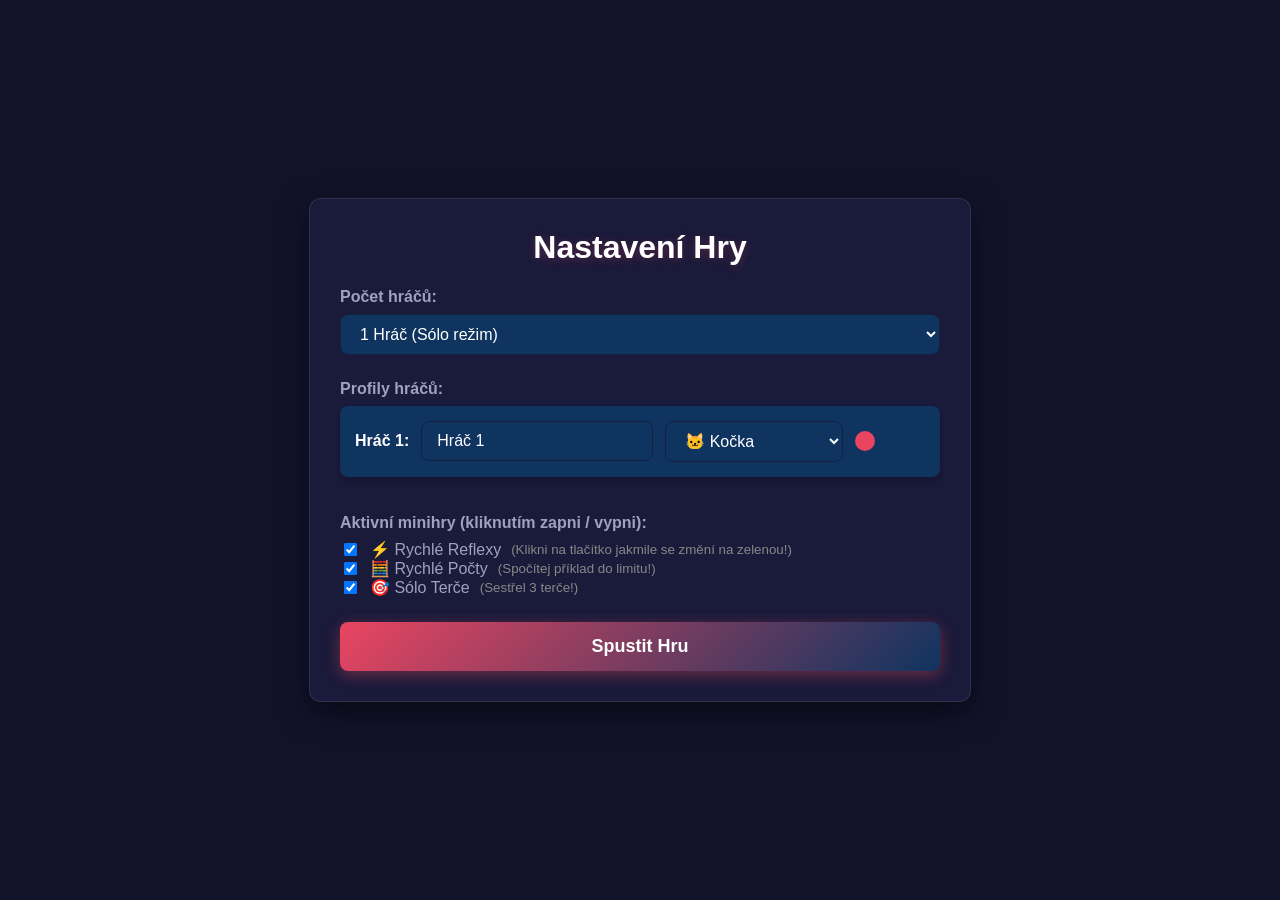
==== commit 2b303fb8: "index.html" ====
--- a/index.html
+++ b/index.html
@@ -8,45 +8,50 @@
 </head>
 <body>
 
-  <!-- NASTAVENÍ HRY (LOBBY) -->
+  <!-- OBRAZOVKA NASTAVENÍ HRY -->
   <div id="setup-screen" class="screen active">
     <h1>Nastavení Hry</h1>
-    
+
     <div class="setup-group">
       <label for="player-count">Počet hráčů:</label>
       <select id="player-count" onchange="updatePlayerSetup()">
         <option value="1">1 Hráč (Sólo režim)</option>
-        <option value="2" selected>2 Hráči</option>
+        <option value="2">2 Hráči</option>
         <option value="3">3 Hráči</option>
         <option value="4">4 Hráči</option>
       </select>
     </div>
 
-    <div id="players-config-container">
-      <!-- Zde se dynamicky vygenerují profily hráčů podle volby -->
+    <!-- KONTEJNER PRO SOUPEŘE / PROFILY HRÁČŮ -->
+    <div class="setup-group">
+      <label>Profily hráčů:</label>
+      <div id="players-config-container"></div>
+    </div>
+
+    <!-- MŘÍŽKA DLAŽDIC MINIHER -->
+    <div class="setup-group">
+      <label>Aktivní minihry (kliknutím zapni / vypni):</label>
+      <div id="minigames-selection-container" class="minigames-grid"></div>
     </div>
 
     <button class="btn-primary" onclick="startGame()">Spustit Hru</button>
   </div>
 
-  <!-- HERNOSTNÍ DESKA -->
+  <!-- OBRAZOVKA SAMOTNÉ HRY -->
   <div id="game-screen" class="screen">
     <div class="header-info">
-      <div id="current-turn-indicator">Na řadě je: <span id="turn-player-name">-</span></div>
-      <button id="dice-btn" onclick="rollDice()">🎲 Hodit kostkou</button>
-      <div id="dice-result"></div>
+      <div>Na řadě je: <strong id="turn-player-name">-</strong></div>
+      <div id="dice-result">Hodil jsi: -</div>
     </div>
 
+    <button id="dice-btn" onclick="rollDice()">🎲 Hodit kostkou</button>
+
     <div class="board-container">
-      <div id="board" class="board">
-        <!-- Herní políčka budou vygenerována pomocí JS -->
-      </div>
+      <div id="board" class="board"></div>
     </div>
-
-    <div id="scoreboard" class="scoreboard"></div>
   </div>
 
-  <!-- MODÁLNÍ OKNO PRO MINIHRY -->
+  <!-- MODÁLNÍ OKNO MINIHRY -->
   <div id="minigame-modal" class="modal hidden">
     <div class="modal-content">
       <h2 id="minigame-title">Minihra</h2>
--- a/style.css
+++ b/style.css
@@ -0,0 +1,188 @@
+:root {
+  --bg-color: #12122b;
+  --card-bg: #1a1a3a;
+  --accent-color: #e94560;
+  --accent-hover: #ff6b81;
+  --text-color: #ffffff;
+  --text-dim: #a0a0c0;
+  --border-radius: 12px;
+}
+
+body {
+  font-family: 'Segoe UI', Tahoma, Geneva, Verdana, sans-serif;
+  background-color: var(--bg-color);
+  color: var(--text-color);
+  margin: 0;
+  padding: 20px;
+  display: flex;
+  justify-content: center;
+  align-items: center;
+  min-height: 100vh;
+  box-sizing: border-box;
+}
+
+/* Skrývání obrazovek */
+.screen {
+  display: none;
+  width: 100%;
+  max-width: 600px;
+  background: var(--card-bg);
+  padding: 30px;
+  border-radius: var(--border-radius);
+  box-shadow: 0 10px 30px rgba(0, 0, 0, 0.5);
+  border: 1px solid rgba(255, 255, 255, 0.1);
+}
+
+.screen.active {
+  display: block;
+}
+
+/* Nadpisy a texty */
+h1, h2 {
+  text-align: center;
+  color: #fff;
+  margin-top: 0;
+  text-shadow: 0 2px 10px rgba(233, 69, 96, 0.3);
+}
+
+/* Formulářové prvky */
+.setup-group {
+  margin-bottom: 25px;
+  display: flex;
+  flex-direction: column;
+  gap: 8px;
+}
+
+label {
+  font-weight: bold;
+  color: var(--text-dim);
+}
+
+select, input[type="text"] {
+  background: #0f3460;
+  border: 1px solid #16213e;
+  color: #fff;
+  padding: 10px 15px;
+  border-radius: 8px;
+  font-size: 16px;
+  outline: none;
+  transition: border 0.3s;
+}
+
+select:focus, input[type="text"]:focus {
+  border-color: var(--accent-color);
+}
+
+/* Profily hráčů v menu */
+.player-row {
+  background: #0f3460;
+  padding: 15px;
+  border-radius: 8px;
+  margin-bottom: 12px;
+  display: flex;
+  align-items: center;
+  gap: 12px;
+  box-shadow: 0 4px 6px rgba(0,0,0,0.2);
+}
+
+.player-row label {
+  white-space: nowrap;
+  color: #fff;
+}
+
+/* Tlačítka */
+.btn-primary, #dice-btn {
+  width: 100%;
+  background: linear-gradient(135deg, var(--accent-color), #0f3460);
+  color: white;
+  border: none;
+  padding: 14px;
+  font-size: 18px;
+  font-weight: bold;
+  border-radius: 8px;
+  cursor: pointer;
+  transition: transform 0.2s, background 0.3s;
+  box-shadow: 0 4px 15px rgba(233, 69, 96, 0.4);
+}
+
+.btn-primary:hover, #dice-btn:hover {
+  transform: translateY(-2px);
+  background: linear-gradient(135deg, var(--accent-hover), #16213e);
+}
+
+/* Deska */
+.header-info {
+  display: flex;
+  justify-content: space-between;
+  align-items: center;
+  margin-bottom: 20px;
+  background: #0f3460;
+  padding: 15px;
+  border-radius: 8px;
+}
+
+.board-container {
+  display: flex;
+  justify-content: center;
+  margin: 20px 0;
+}
+
+.board {
+  display: grid;
+  grid-template-columns: repeat(5, 70px);
+  grid-template-rows: repeat(4, 70px);
+  gap: 10px;
+  background: #0a0a1a;
+  padding: 15px;
+  border-radius: 12px;
+}
+
+.tile {
+  background: #16213e;
+  border: 2px solid var(--accent-color);
+  border-radius: 8px;
+  position: relative;
+  display: flex;
+  align-items: center;
+  justify-content: center;
+  font-weight: bold;
+}
+
+.token {
+  width: 28px;
+  height: 28px;
+  border-radius: 50%;
+  position: absolute;
+  border: 2px solid #fff;
+  display: flex;
+  align-items: center;
+  justify-content: center;
+  font-size: 14px;
+  transition: all 0.4s cubic-bezier(0.25, 1, 0.5, 1);
+  box-shadow: 0 0 10px rgba(0,0,0,0.8);
+}
+
+/* Modální okno minihry */
+.modal {
+  position: fixed;
+  top: 0; left: 0; width: 100%; height: 100%;
+  background: rgba(0, 0, 0, 0.85);
+  display: flex;
+  justify-content: center;
+  align-items: center;
+  z-index: 1000;
+}
+
+.modal.hidden {
+  display: none;
+}
+
+.modal-content {
+  background: var(--card-bg);
+  padding: 30px;
+  border-radius: var(--border-radius);
+  border: 2px solid var(--accent-color);
+  text-align: center;
+  max-width: 450px;
+  width: 90%;
+}
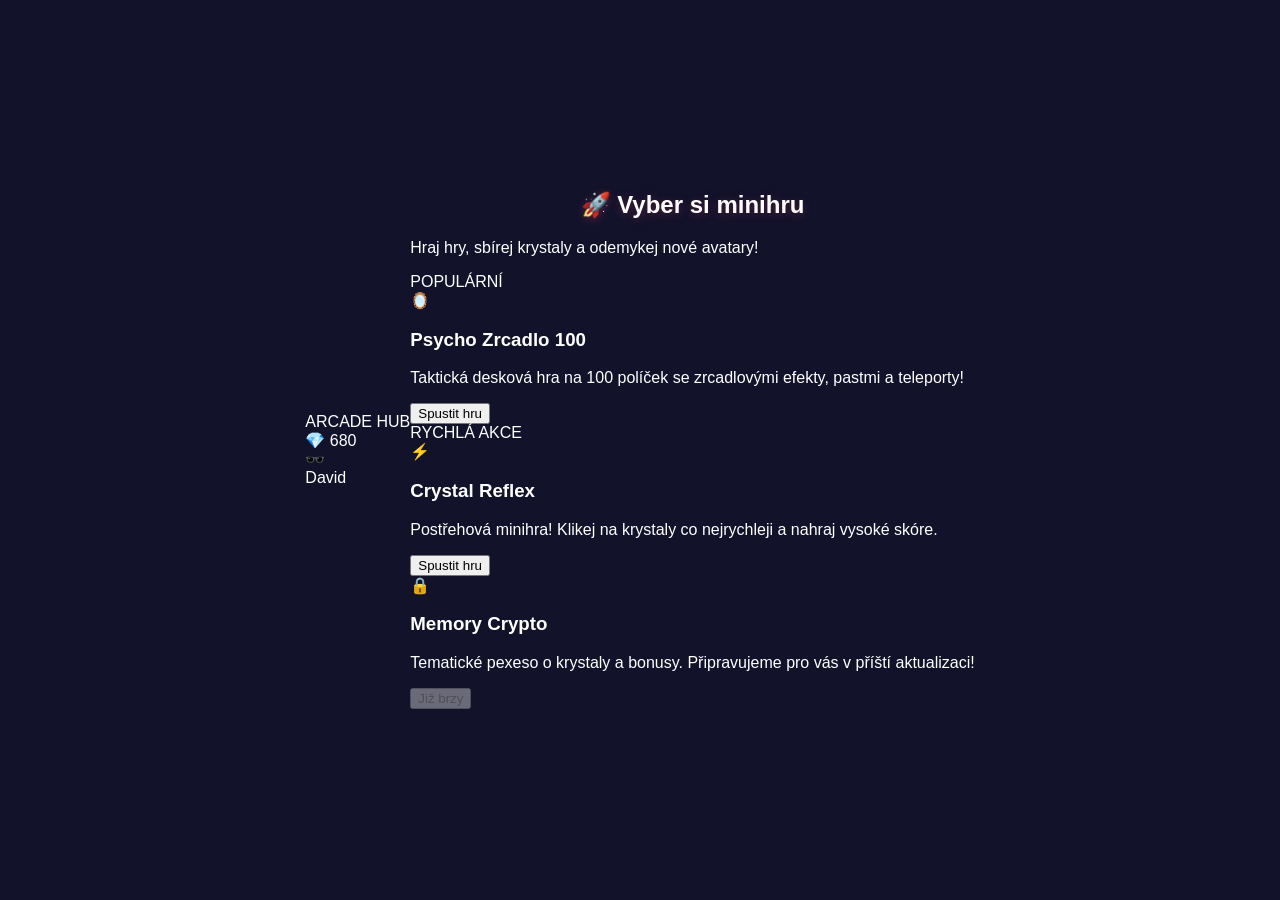
==== commit 93701e51: "index.html" ====
--- a/index.html
+++ b/index.html
@@ -3,60 +3,126 @@
 <head>
   <meta charset="UTF-8">
   <meta name="viewport" content="width=device-width, initial-scale=1.0">
-  <title>Interaktivní Desková Hra</title>
+  <title>ARCADE HUB</title>
   <link rel="stylesheet" href="style.css">
 </head>
 <body>
 
-  <!-- OBRAZOVKA NASTAVENÍ HRY -->
-  <div id="setup-screen" class="screen active">
-    <h1>Nastavení Hry</h1>
+  <!-- HORNÍ NAVIGAČNÍ LIŠTA -->
+  <header class="navbar">
+    <div class="logo">
+      <span class="logo-arcade">ARCADE</span>
+      <span class="logo-hub">HUB</span>
+    </div>
+    <div class="user-widgets">
+      <div class="gems-pill">
+        <span class="gem-icon">💎</span>
+        <span id="gem-count">680</span>
+      </div>
+      <div class="user-pill">
+        <div class="avatar-circle">🕶️</div>
+        <span class="user-name">David</span>
+      </div>
+    </div>
+  </header>
 
-    <div class="setup-group">
-      <label for="player-count">Počet hráčů:</label>
-      <select id="player-count" onchange="updatePlayerSetup()">
-        <option value="1">1 Hráč (Sólo režim)</option>
-        <option value="2">2 Hráči</option>
-        <option value="3">3 Hráči</option>
-        <option value="4">4 Hráči</option>
-      </select>
+  <!-- HLAVNÍ OBSAHOVÁ ČÁST HUB -->
+  <main class="hub-container">
+    <section class="hub-header">
+      <h1>🚀 Vyber si minihru</h1>
+      <p>Hraj hry, sbírej krystaly a odemykej nové avatary!</p>
+    </section>
+
+    <!-- MŘÍŽKA KARET HER -->
+    <div class="games-grid">
+
+      <!-- KARTA 1: PSYCHO ZRCADLO 100 -->
+      <div class="game-card">
+        <div class="card-banner banner-pink">
+          <span class="card-badge badge-popular">POPULÁRNÍ</span>
+          <div class="card-icon">🪞</div>
+        </div>
+        <div class="card-body">
+          <h3>Psycho Zrcadlo 100</h3>
+          <p>Taktická desková hra na 100 políček se zrcadlovými efekty, pastmi a teleporty!</p>
+          <button class="btn-launch" onclick="openBoardGameSetup()">Spustit hru</button>
+        </div>
+      </div>
+
+      <!-- KARTA 2: CRYSTAL REFLEX -->
+      <div class="game-card">
+        <div class="card-banner banner-teal">
+          <span class="card-badge badge-action">RYCHLÁ AKCE</span>
+          <div class="card-icon">⚡</div>
+        </div>
+        <div class="card-body">
+          <h3>Crystal Reflex</h3>
+          <p>Postřehová minihra! Klikej na krystaly co nejrychleji a nahraj vysoké skóre.</p>
+          <button class="btn-launch" onclick="openReflexGame()">Spustit hru</button>
+        </div>
+      </div>
+
+      <!-- KARTA 3: MEMORY CRYPTO (ZAMČENO) -->
+      <div class="game-card card-locked">
+        <div class="card-banner banner-dark">
+          <div class="card-icon">🔒</div>
+        </div>
+        <div class="card-body">
+          <h3>Memory Crypto</h3>
+          <p>Tematické pexeso o krystaly a bonusy. Připravujeme pro vás v příští aktualizaci!</p>
+          <button class="btn-disabled" disabled>Již brzy</button>
+        </div>
+      </div>
+
     </div>
+  </main>
 
-    <!-- KONTEJNER PRO SOUPEŘE / PROFILY HRÁČŮ -->
-    <div class="setup-group">
-      <label>Profily hráčů:</label>
-      <div id="players-config-container"></div>
-    </div>
+  <!-- MODÁLNÍ OKNO NASTAVENÍ PRO "PSYCHO ZRCADLO 100" -->
+  <div id="board-setup-modal" class="modal hidden">
+    <div class="modal-card">
+      <button class="close-modal" onclick="closeModals()">✕</button>
+      <h2>Nastavení Psycho Zrcadlo 100</h2>
+      
+      <div class="form-group">
+        <label for="player-count">Počet hráčů:</label>
+        <select id="player-count" onchange="updatePlayerSetup()">
+          <option value="1">1 Hráč (Sólo)</option>
+          <option value="2">2 Hráči</option>
+          <option value="3">3 Hráči</option>
+          <option value="4">4 Hráči</option>
+        </select>
+      </div>
 
-    <!-- MŘÍŽKA DLAŽDIC MINIHER -->
-    <div class="setup-group">
-      <label>Aktivní minihry (kliknutím zapni / vypni):</label>
-      <div id="minigames-selection-container" class="minigames-grid"></div>
-    </div>
+      <div id="players-config-container" class="form-group"></div>
 
-    <button class="btn-primary" onclick="startGame()">Spustit Hru</button>
-  </div>
-
-  <!-- OBRAZOVKA SAMOTNÉ HRY -->
-  <div id="game-screen" class="screen">
-    <div class="header-info">
-      <div>Na řadě je: <strong id="turn-player-name">-</strong></div>
-      <div id="dice-result">Hodil jsi: -</div>
-    </div>
-
-    <button id="dice-btn" onclick="rollDice()">🎲 Hodit kostkou</button>
-
-    <div class="board-container">
-      <div id="board" class="board"></div>
+      <button class="btn-launch" onclick="startBoardGame()">Začít Hru (100 Polí)</button>
     </div>
   </div>
 
-  <!-- MODÁLNÍ OKNO MINIHRY -->
-  <div id="minigame-modal" class="modal hidden">
-    <div class="modal-content">
-      <h2 id="minigame-title">Minihra</h2>
-      <p id="minigame-desc"></p>
-      <div id="minigame-container"></div>
+  <!-- MODÁLNÍ OKNO DESKOVÉ HRY (100 POLÍČEK) -->
+  <div id="board-game-modal" class="modal hidden">
+    <div class="modal-card modal-large">
+      <button class="close-modal" onclick="closeModals()">✕</button>
+      <div class="game-status-bar">
+        <div>Hráč na řadě: <strong id="turn-player-name">-</strong></div>
+        <div id="dice-result">Hodil jsi: -</div>
+        <button id="dice-btn" class="btn-launch" onclick="rollDice()">🎲 Hodit kostkou</button>
+      </div>
+      <div class="board-100-container">
+        <div id="board-100" class="board-100-grid"></div>
+      </div>
+    </div>
+  </div>
+
+  <!-- MODÁLNÍ OKNO REFLEXNÍ HRA -->
+  <div id="reflex-modal" class="modal hidden">
+    <div class="modal-card">
+      <button class="close-modal" onclick="closeModals()">✕</button>
+      <h2>⚡ Crystal Reflex</h2>
+      <p>Klikni na krystal hned, jakmile se objeví! Získej krystaly do profilu.</p>
+      <div id="reflex-game-area" class="reflex-area">
+        <button id="start-reflex-btn" class="btn-launch" onclick="runReflexRound()">Start Kola</button>
+      </div>
     </div>
   </div>
 
--- a/style.css
+++ b/style.css
@@ -21,7 +21,7 @@
   box-sizing: border-box;
 }
 
-/* Skrývání obrazovek */
+/* Skrývání a přepínání obrazovek */
 .screen {
   display: none;
   width: 100%;
@@ -37,7 +37,7 @@
   display: block;
 }
 
-/* Nadpisy a texty */
+/* Nadpisy */
 h1, h2 {
   text-align: center;
   color: #fff;
@@ -76,9 +76,9 @@
 /* Profily hráčů v menu */
 .player-row {
   background: #0f3460;
-  padding: 15px;
-  border-radius: 8px;
-  margin-bottom: 12px;
+  padding: 12px 15px;
+  border-radius: 8px;
+  margin-bottom: 10px;
   display: flex;
   align-items: center;
   gap: 12px;
@@ -88,6 +88,62 @@
 .player-row label {
   white-space: nowrap;
   color: #fff;
+}
+
+/* Mřížka dlaždic pro minihry */
+.minigames-grid {
+  display: grid;
+  grid-template-columns: repeat(auto-fit, minmax(130px, 1fr));
+  gap: 12px;
+  margin-top: 5px;
+}
+
+/* Dlaždice minihry */
+.minigame-card {
+  background: #0f3460;
+  border: 2px solid #16213e;
+  border-radius: 10px;
+  padding: 12px 8px;
+  text-align: center;
+  cursor: pointer;
+  transition: all 0.25s ease;
+  user-select: none;
+  display: flex;
+  flex-direction: column;
+  align-items: center;
+  justify-content: center;
+  gap: 6px;
+}
+
+.minigame-card:hover {
+  border-color: var(--accent-hover);
+  transform: translateY(-3px);
+}
+
+/* Aktivní (vybraná) dlaždice */
+.minigame-card.selected {
+  background: linear-gradient(135deg, #1f4068, #16213e);
+  border-color: var(--accent-color);
+  box-shadow: 0 0 12px rgba(233, 69, 96, 0.5);
+}
+
+.minigame-card .icon {
+  font-size: 28px;
+  line-height: 1;
+}
+
+.minigame-card .title {
+  font-size: 13px;
+  font-weight: bold;
+  color: #fff;
+}
+
+.minigame-card .badge {
+  font-size: 10px;
+  background: rgba(255, 255, 255, 0.15);
+  padding: 2px 6px;
+  border-radius: 10px;
+  color: var(--text-dim);
 }
 
 /* Tlačítka */
@@ -110,7 +166,7 @@
   background: linear-gradient(135deg, var(--accent-hover), #16213e);
 }
 
-/* Deska */
+/* Herní deska */
 .header-info {
   display: flex;
   justify-content: space-between;
@@ -185,4 +241,4 @@
   text-align: center;
   max-width: 450px;
   width: 90%;
-}+}
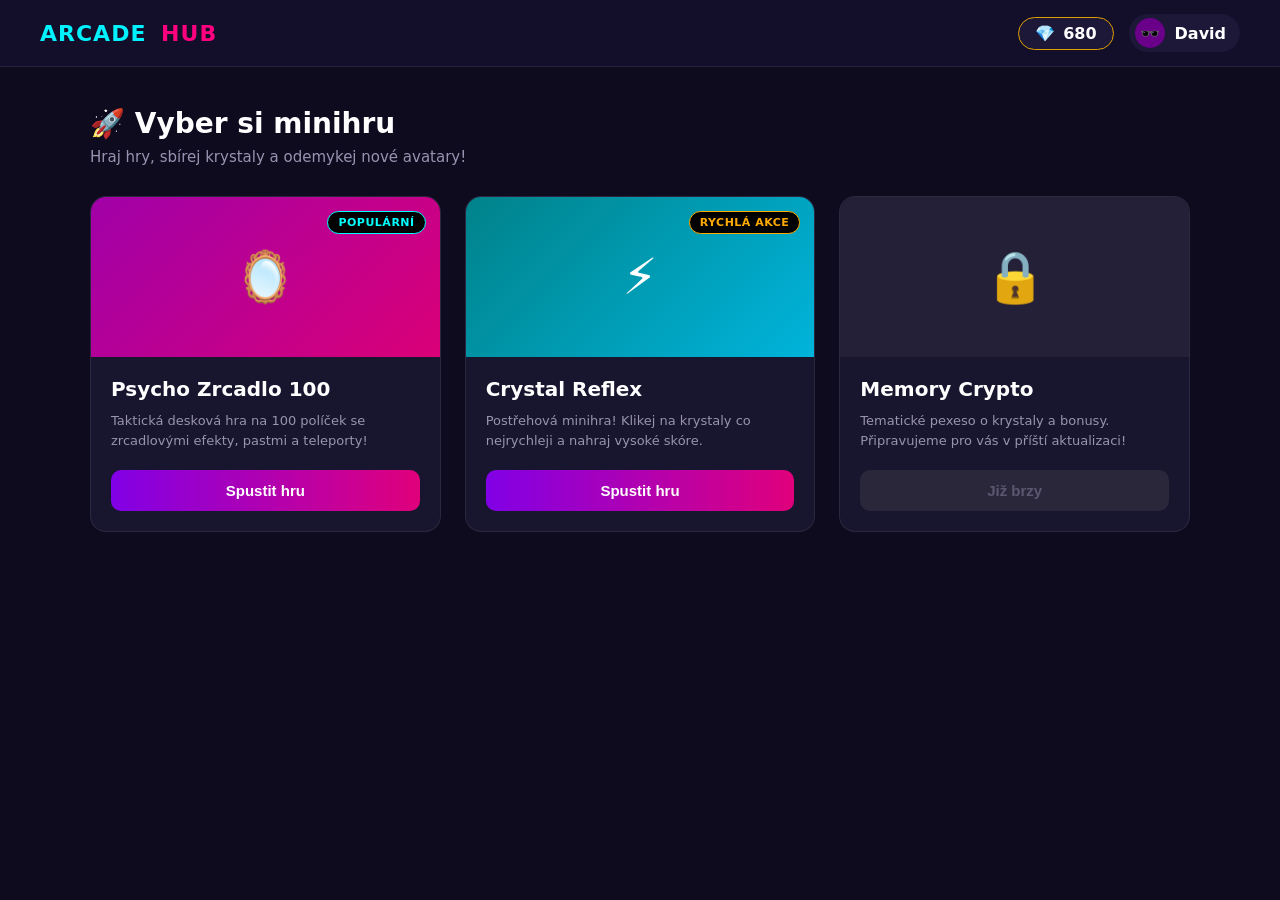
==== commit 9eddd405: "index.html" ====
--- a/index.html
+++ b/index.html
@@ -4,24 +4,30 @@
   <meta charset="UTF-8">
   <meta name="viewport" content="width=device-width, initial-scale=1.0">
   <title>ARCADE HUB</title>
+
+  <!-- ARKÁDOVÉ FONTY Z GOOGLE FONTS -->
+  <link rel="preconnect" href="https://fonts.googleapis.com">
+  <link rel="preconnect" href="https://fonts.gstatic.com" crossorigin>
+  <link href="https://fonts.googleapis.com/css2?family=Pixelify+Sans:wght@400..700&family=Press+Start+2P&display=swap" rel="stylesheet">
+
   <link rel="stylesheet" href="style.css">
 </head>
 <body>
 
   <!-- HORNÍ NAVIGAČNÍ LIŠTA -->
   <header class="navbar">
-    <div class="logo">
+    <div class="logo" onclick="goHome()" title="Návrat na hlavní nabídku">
       <span class="logo-arcade">ARCADE</span>
       <span class="logo-hub">HUB</span>
     </div>
     <div class="user-widgets">
-      <div class="gems-pill">
+      <div class="gems-pill" onclick="openGemsShop()" title="Otevřít Obchod s krystaly">
         <span class="gem-icon">💎</span>
         <span id="gem-count">680</span>
       </div>
-      <div class="user-pill">
-        <div class="avatar-circle">🕶️</div>
-        <span class="user-name">David</span>
+      <div class="user-pill" onclick="openUserProfile()" title="Upravit profil">
+        <div class="avatar-circle" id="nav-user-avatar">🕶️</div>
+        <span class="user-name" id="nav-user-name">David</span>
       </div>
     </div>
   </header>
@@ -77,11 +83,58 @@
     </div>
   </main>
 
+  <!-- MODÁLNÍ OKNO PROFILU HRÁČE -->
+  <div id="profile-modal" class="modal hidden">
+    <div class="modal-card">
+      <button class="close-modal" onclick="closeModals()">✕</button>
+      <h2>👤 Profil Hráče</h2>
+      
+      <div class="form-group">
+        <label for="profile-name-input">Tvé Jméno:</label>
+        <input type="text" id="profile-name-input" maxlength="15" value="David">
+      </div>
+
+      <div class="form-group">
+        <label>Vyber si Avatara:</label>
+        <div class="avatar-selector-grid" id="avatar-selector">
+          <!-- Vygenerováno v JS -->
+        </div>
+      </div>
+
+      <button class="btn-launch" onclick="saveUserProfile()">Uložit Změny</button>
+    </div>
+  </div>
+
+  <!-- MODÁLNÍ OKNO OBCHODU / KRYSTALŮ -->
+  <div id="gems-modal" class="modal hidden">
+    <div class="modal-card">
+      <button class="close-modal" onclick="closeModals()">✕</button>
+      <h2>💎 Krystaly & Bonusy</h2>
+      <p style="text-align: center; color: var(--text-dim);">Aktuální stav: <strong id="modal-gem-count" style="color:#00ffff;">680</strong> 💎</p>
+      
+      <div class="shop-item">
+        <div>
+          <h4>Denní Bonus</h4>
+          <small>Získej +100 krystalů zdarma</small>
+        </div>
+        <button class="btn-launch" id="daily-bonus-btn" onclick="claimDailyBonus()">Vyzvednout</button>
+      </div>
+
+      <div class="shop-item">
+        <div>
+          <h4>Výzva Dne</h4>
+          <small>Zahraj si Crystal Reflex a vyhraj až 200 💎</small>
+        </div>
+        <button class="btn-launch" onclick="openReflexGame()">Hrát</button>
+      </div>
+    </div>
+  </div>
+
   <!-- MODÁLNÍ OKNO NASTAVENÍ PRO "PSYCHO ZRCADLO 100" -->
   <div id="board-setup-modal" class="modal hidden">
     <div class="modal-card">
       <button class="close-modal" onclick="closeModals()">✕</button>
-      <h2>Nastavení Psycho Zrcadlo 100</h2>
+      <h2>Nastavení Hry</h2>
       
       <div class="form-group">
         <label for="player-count">Počet hráčů:</label>
@@ -104,9 +157,9 @@
     <div class="modal-card modal-large">
       <button class="close-modal" onclick="closeModals()">✕</button>
       <div class="game-status-bar">
-        <div>Hráč na řadě: <strong id="turn-player-name">-</strong></div>
+        <div>Na řadě: <strong id="turn-player-name">-</strong></div>
         <div id="dice-result">Hodil jsi: -</div>
-        <button id="dice-btn" class="btn-launch" onclick="rollDice()">🎲 Hodit kostkou</button>
+        <button id="dice-btn" class="btn-launch" onclick="rollDice()">🎲 Hodit</button>
       </div>
       <div class="board-100-container">
         <div id="board-100" class="board-100-grid"></div>
@@ -119,7 +172,7 @@
     <div class="modal-card">
       <button class="close-modal" onclick="closeModals()">✕</button>
       <h2>⚡ Crystal Reflex</h2>
-      <p>Klikni na krystal hned, jakmile se objeví! Získej krystaly do profilu.</p>
+      <p style="text-align: center;">Klikni na krystal hned, jakmile se objeví! Získej krystaly do profilu.</p>
       <div id="reflex-game-area" class="reflex-area">
         <button id="start-reflex-btn" class="btn-launch" onclick="runReflexRound()">Start Kola</button>
       </div>
--- a/style.css
+++ b/style.css
@@ -1,244 +1,351 @@
 :root {
-  --bg-color: #12122b;
-  --card-bg: #1a1a3a;
-  --accent-color: #e94560;
-  --accent-hover: #ff6b81;
-  --text-color: #ffffff;
-  --text-dim: #a0a0c0;
-  --border-radius: 12px;
+  --bg-dark: #0e0b1f;
+  --nav-bg: #130f2a;
+  --card-bg: #18152e;
+  --pink-gradient: linear-gradient(135deg, #a100a8, #da0077);
+  --teal-gradient: linear-gradient(135deg, #00828a, #00b4db);
+  --btn-gradient: linear-gradient(90deg, #8100e6, #e0007b);
+  --text-main: #ffffff;
+  --text-dim: #9893b0;
+  --border-card: rgba(255, 255, 255, 0.08);
 }
 
 body {
-  font-family: 'Segoe UI', Tahoma, Geneva, Verdana, sans-serif;
-  background-color: var(--bg-color);
-  color: var(--text-color);
   margin: 0;
+  padding: 0;
+  background-color: var(--bg-dark);
+  color: var(--text-main);
+  font-family: 'Segoe UI', system-ui, -apple-system, sans-serif;
+  min-height: 100vh;
+}
+
+/* HORNÍ NAVIGAČNÍ LIŠTA */
+.navbar {
+  display: flex;
+  justify-content: space-between;
+  align-items: center;
+  background-color: var(--nav-bg);
+  padding: 14px 40px;
+  border-bottom: 1px solid var(--border-card);
+}
+
+.logo {
+  font-weight: 900;
+  font-size: 22px;
+  letter-spacing: 1px;
+}
+
+.logo-arcade {
+  color: #00f2fe;
+}
+
+.logo-hub {
+  color: #ff007f;
+  margin-left: 6px;
+}
+
+.user-widgets {
+  display: flex;
+  align-items: center;
+  gap: 15px;
+}
+
+.gems-pill {
+  background: #1d1738;
+  border: 1px solid #e09f00;
+  padding: 6px 16px;
+  border-radius: 20px;
+  font-weight: bold;
+  display: flex;
+  align-items: center;
+  gap: 8px;
+  color: #fff;
+}
+
+.user-pill {
+  background: #1d1738;
+  padding: 4px 14px 4px 6px;
+  border-radius: 20px;
+  display: flex;
+  align-items: center;
+  gap: 10px;
+  font-weight: 600;
+}
+
+.avatar-circle {
+  background: #6a008a;
+  width: 30px;
+  height: 30px;
+  border-radius: 50%;
+  display: flex;
+  align-items: center;
+  justify-content: center;
+  font-size: 16px;
+}
+
+/* HLAVNÍ OBSAH */
+.hub-container {
+  max-width: 1100px;
+  margin: 0 auto;
+  padding: 40px 20px;
+}
+
+.hub-header {
+  margin-bottom: 30px;
+}
+
+.hub-header h1 {
+  font-size: 28px;
+  margin: 0 0 8px 0;
+  display: flex;
+  align-items: center;
+  gap: 10px;
+}
+
+.hub-header p {
+  color: var(--text-dim);
+  margin: 0;
+  font-size: 15px;
+}
+
+/* MŘÍŽKA HER */
+.games-grid {
+  display: grid;
+  grid-template-columns: repeat(3, 1fr);
+  gap: 24px;
+}
+
+@media (max-width: 900px) {
+  .games-grid {
+    grid-template-columns: 1fr;
+  }
+}
+
+.game-card {
+  background: var(--card-bg);
+  border-radius: 16px;
+  overflow: hidden;
+  border: 1px solid var(--border-card);
+  display: flex;
+  flex-direction: column;
+  transition: transform 0.2s, box-shadow 0.2s;
+}
+
+.game-card:hover {
+  transform: translateY(-4px);
+  box-shadow: 0 10px 25px rgba(0, 0, 0, 0.4);
+}
+
+.card-banner {
+  height: 160px;
+  position: relative;
+  display: flex;
+  align-items: center;
+  justify-content: center;
+}
+
+.banner-pink {
+  background: var(--pink-gradient);
+}
+
+.banner-teal {
+  background: var(--teal-gradient);
+}
+
+.banner-dark {
+  background: #232038;
+}
+
+.card-icon {
+  font-size: 50px;
+}
+
+.card-badge {
+  position: absolute;
+  top: 14px;
+  right: 14px;
+  padding: 4px 10px;
+  border-radius: 12px;
+  font-size: 11px;
+  font-weight: 800;
+  letter-spacing: 0.5px;
+  background: #000;
+}
+
+.badge-popular {
+  color: #00ffff;
+  border: 1px solid #00ffff;
+}
+
+.badge-action {
+  color: #ffaa00;
+  border: 1px solid #ffaa00;
+}
+
+.card-body {
   padding: 20px;
   display: flex;
-  justify-content: center;
-  align-items: center;
-  min-height: 100vh;
-  box-sizing: border-box;
-}
-
-/* Skrývání a přepínání obrazovek */
-.screen {
+  flex-direction: column;
+  flex-grow: 1;
+}
+
+.card-body h3 {
+  margin: 0 0 10px 0;
+  font-size: 20px;
+}
+
+.card-body p {
+  color: var(--text-dim);
+  font-size: 13px;
+  line-height: 1.5;
+  margin: 0 0 20px 0;
+  flex-grow: 1;
+}
+
+/* TLAČÍTKA */
+.btn-launch {
+  background: var(--btn-gradient);
+  color: #fff;
+  border: none;
+  padding: 12px;
+  border-radius: 10px;
+  font-weight: bold;
+  font-size: 15px;
+  cursor: pointer;
+  width: 100%;
+  transition: opacity 0.2s;
+}
+
+.btn-launch:hover {
+  opacity: 0.9;
+}
+
+.btn-disabled {
+  background: #2a273b;
+  color: #5c5770;
+  border: none;
+  padding: 12px;
+  border-radius: 10px;
+  font-weight: bold;
+  font-size: 15px;
+  width: 100%;
+  cursor: not-allowed;
+}
+
+/* MODÁLNÍ OKNA */
+.modal {
+  position: fixed;
+  top: 0; left: 0; right: 0; bottom: 0;
+  background: rgba(10, 8, 22, 0.85);
+  backdrop-filter: blur(5px);
+  display: flex;
+  justify-content: center;
+  align-items: center;
+  z-index: 100;
+  padding: 20px;
+}
+
+.modal.hidden {
   display: none;
+}
+
+.modal-card {
+  background: var(--card-bg);
+  border: 1px solid var(--border-card);
+  border-radius: 20px;
+  padding: 30px;
   width: 100%;
-  max-width: 600px;
-  background: var(--card-bg);
-  padding: 30px;
-  border-radius: var(--border-radius);
-  box-shadow: 0 10px 30px rgba(0, 0, 0, 0.5);
-  border: 1px solid rgba(255, 255, 255, 0.1);
-}
-
-.screen.active {
-  display: block;
-}
-
-/* Nadpisy */
-h1, h2 {
-  text-align: center;
-  color: #fff;
-  margin-top: 0;
-  text-shadow: 0 2px 10px rgba(233, 69, 96, 0.3);
-}
-
-/* Formulářové prvky */
-.setup-group {
-  margin-bottom: 25px;
+  max-width: 480px;
+  position: relative;
+}
+
+.modal-large {
+  max-width: 850px;
+}
+
+.close-modal {
+  position: absolute;
+  top: 20px;
+  right: 20px;
+  background: none;
+  border: none;
+  color: var(--text-dim);
+  font-size: 20px;
+  cursor: pointer;
+}
+
+.form-group {
+  margin-bottom: 20px;
   display: flex;
   flex-direction: column;
   gap: 8px;
 }
 
-label {
+.form-group select, .form-group input {
+  background: #110e24;
+  border: 1px solid #28234a;
+  color: #fff;
+  padding: 10px;
+  border-radius: 8px;
+}
+
+/* DESKOVÁ HRA NA 100 POLÍČEK */
+.game-status-bar {
+  display: flex;
+  justify-content: space-between;
+  align-items: center;
+  margin-bottom: 15px;
+  background: #110e24;
+  padding: 12px;
+  border-radius: 10px;
+}
+
+.board-100-container {
+  max-height: 450px;
+  overflow-y: auto;
+  padding: 5px;
+}
+
+.board-100-grid {
+  display: grid;
+  grid-template-columns: repeat(10, 1fr);
+  gap: 6px;
+}
+
+.tile-100 {
+  background: #110e24;
+  border: 1px solid #28234a;
+  aspect-ratio: 1;
+  border-radius: 6px;
+  display: flex;
+  align-items: center;
+  justify-content: center;
+  font-size: 11px;
   font-weight: bold;
-  color: var(--text-dim);
-}
-
-select, input[type="text"] {
-  background: #0f3460;
-  border: 1px solid #16213e;
-  color: #fff;
-  padding: 10px 15px;
-  border-radius: 8px;
-  font-size: 16px;
-  outline: none;
-  transition: border 0.3s;
-}
-
-select:focus, input[type="text"]:focus {
-  border-color: var(--accent-color);
-}
-
-/* Profily hráčů v menu */
-.player-row {
-  background: #0f3460;
-  padding: 12px 15px;
-  border-radius: 8px;
-  margin-bottom: 10px;
-  display: flex;
-  align-items: center;
-  gap: 12px;
-  box-shadow: 0 4px 6px rgba(0,0,0,0.2);
-}
-
-.player-row label {
-  white-space: nowrap;
-  color: #fff;
-}
-
-/* Mřížka dlaždic pro minihry */
-.minigames-grid {
-  display: grid;
-  grid-template-columns: repeat(auto-fit, minmax(130px, 1fr));
-  gap: 12px;
-  margin-top: 5px;
-}
-
-/* Dlaždice minihry */
-.minigame-card {
-  background: #0f3460;
-  border: 2px solid #16213e;
-  border-radius: 10px;
-  padding: 12px 8px;
-  text-align: center;
-  cursor: pointer;
-  transition: all 0.25s ease;
-  user-select: none;
-  display: flex;
-  flex-direction: column;
-  align-items: center;
-  justify-content: center;
-  gap: 6px;
-}
-
-.minigame-card:hover {
-  border-color: var(--accent-hover);
-  transform: translateY(-3px);
-}
-
-/* Aktivní (vybraná) dlaždice */
-.minigame-card.selected {
-  background: linear-gradient(135deg, #1f4068, #16213e);
-  border-color: var(--accent-color);
-  box-shadow: 0 0 12px rgba(233, 69, 96, 0.5);
-}
-
-.minigame-card .icon {
-  font-size: 28px;
-  line-height: 1;
-}
-
-.minigame-card .title {
-  font-size: 13px;
-  font-weight: bold;
-  color: #fff;
-}
-
-.minigame-card .badge {
-  font-size: 10px;
-  background: rgba(255, 255, 255, 0.15);
-  padding: 2px 6px;
-  border-radius: 10px;
-  color: var(--text-dim);
-}
-
-/* Tlačítka */
-.btn-primary, #dice-btn {
-  width: 100%;
-  background: linear-gradient(135deg, var(--accent-color), #0f3460);
-  color: white;
-  border: none;
-  padding: 14px;
-  font-size: 18px;
-  font-weight: bold;
-  border-radius: 8px;
-  cursor: pointer;
-  transition: transform 0.2s, background 0.3s;
-  box-shadow: 0 4px 15px rgba(233, 69, 96, 0.4);
-}
-
-.btn-primary:hover, #dice-btn:hover {
-  transform: translateY(-2px);
-  background: linear-gradient(135deg, var(--accent-hover), #16213e);
-}
-
-/* Herní deska */
-.header-info {
-  display: flex;
-  justify-content: space-between;
-  align-items: center;
-  margin-bottom: 20px;
-  background: #0f3460;
-  padding: 15px;
-  border-radius: 8px;
-}
-
-.board-container {
-  display: flex;
-  justify-content: center;
-  margin: 20px 0;
-}
-
-.board {
-  display: grid;
-  grid-template-columns: repeat(5, 70px);
-  grid-template-rows: repeat(4, 70px);
-  gap: 10px;
-  background: #0a0a1a;
-  padding: 15px;
-  border-radius: 12px;
-}
-
-.tile {
-  background: #16213e;
-  border: 2px solid var(--accent-color);
-  border-radius: 8px;
   position: relative;
-  display: flex;
-  align-items: center;
-  justify-content: center;
-  font-weight: bold;
-}
-
-.token {
-  width: 28px;
-  height: 28px;
+}
+
+.token-100 {
+  width: 20px;
+  height: 20px;
   border-radius: 50%;
   position: absolute;
-  border: 2px solid #fff;
-  display: flex;
-  align-items: center;
-  justify-content: center;
-  font-size: 14px;
-  transition: all 0.4s cubic-bezier(0.25, 1, 0.5, 1);
-  box-shadow: 0 0 10px rgba(0,0,0,0.8);
-}
-
-/* Modální okno minihry */
-.modal {
-  position: fixed;
-  top: 0; left: 0; width: 100%; height: 100%;
-  background: rgba(0, 0, 0, 0.85);
-  display: flex;
-  justify-content: center;
-  align-items: center;
-  z-index: 1000;
-}
-
-.modal.hidden {
-  display: none;
-}
-
-.modal-content {
-  background: var(--card-bg);
-  padding: 30px;
-  border-radius: var(--border-radius);
-  border: 2px solid var(--accent-color);
-  text-align: center;
-  max-width: 450px;
-  width: 90%;
-}
+  border: 1px solid #fff;
+  display: flex;
+  align-items: center;
+  justify-content: center;
+  font-size: 10px;
+}
+
+/* REFLEXNÍ ZÓNA */
+.reflex-area {
+  height: 200px;
+  background: #110e24;
+  border-radius: 12px;
+  display: flex;
+  align-items: center;
+  justify-content: center;
+  position: relative;
+  overflow: hidden;
+  margin-top: 15px;
+}
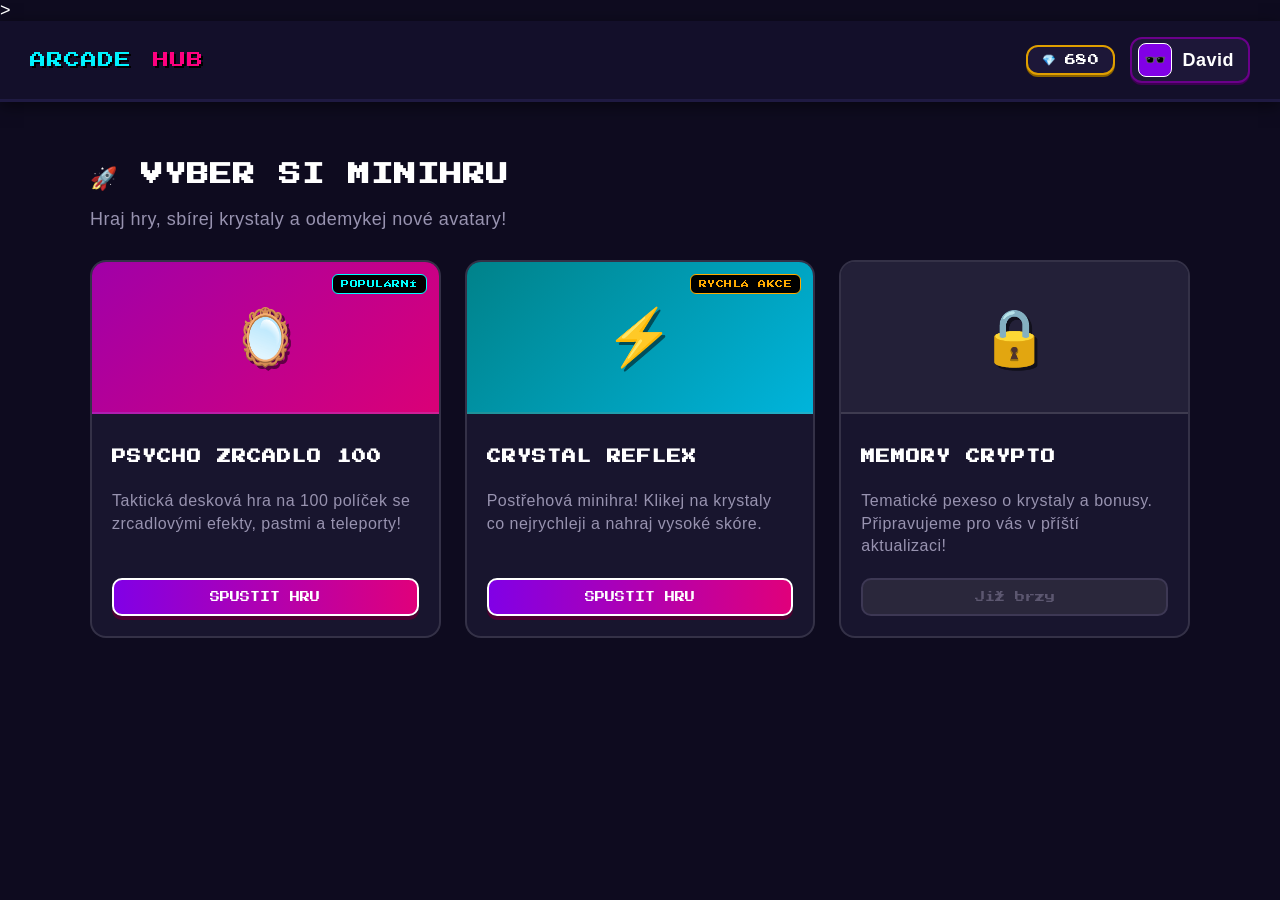
==== commit 88b6ae88: "index.html" ====
--- a/index.html
+++ b/index.html
@@ -1,6 +1,7 @@
 <!DOCTYPE html>
 <html lang="cs">
-<head>
+<head!-- CrazyGames SDK v3 -->
+<script src="https://sdk.crazygames.com/crazygames-sdk-v3.js"></script>>
   <meta charset="UTF-8">
   <meta name="viewport" content="width=device-width, initial-scale=1.0">
   <title>ARCADE HUB</title>
--- a/style.css
+++ b/style.css
@@ -7,7 +7,9 @@
   --btn-gradient: linear-gradient(90deg, #8100e6, #e0007b);
   --text-main: #ffffff;
   --text-dim: #9893b0;
-  --border-card: rgba(255, 255, 255, 0.08);
+  --border-card: rgba(255, 255, 255, 0.12);
+  --arcade-font-heading: 'Press Start 2P', monospace;
+  --arcade-font-body: 'Pixelify Sans', cursive, sans-serif;
 }
 
 body {
@@ -15,8 +17,35 @@
   padding: 0;
   background-color: var(--bg-dark);
   color: var(--text-main);
-  font-family: 'Segoe UI', system-ui, -apple-system, sans-serif;
+  font-family: var(--arcade-font-body);
+  font-size: 18px;
   min-height: 100vh;
+  letter-spacing: 0.5px;
+}
+
+/* ARKÁDOVÉ NADPISY */
+h1, h2, h3, h4, .logo {
+  font-family: var(--arcade-font-heading);
+  text-transform: uppercase;
+  letter-spacing: 1px;
+}
+
+h1 {
+  font-size: 22px;
+  line-height: 1.4;
+}
+
+h2 {
+  font-size: 18px;
+  text-align: center;
+  color: #ff007f;
+  text-shadow: 2px 2px 0px #000;
+  margin-top: 0;
+}
+
+h3 {
+  font-size: 14px;
+  line-height: 1.3;
 }
 
 /* HORNÍ NAVIGAČNÍ LIŠTA */
@@ -25,23 +54,31 @@
   justify-content: space-between;
   align-items: center;
   background-color: var(--nav-bg);
-  padding: 14px 40px;
-  border-bottom: 1px solid var(--border-card);
+  padding: 16px 30px;
+  border-bottom: 3px solid #1f1a42;
+  box-shadow: 0 4px 15px rgba(0,0,0,0.5);
 }
 
 .logo {
-  font-weight: 900;
-  font-size: 22px;
-  letter-spacing: 1px;
+  font-size: 16px;
+  cursor: pointer;
+  user-select: none;
+  transition: transform 0.15s ease;
+}
+
+.logo:hover {
+  transform: scale(1.05);
 }
 
 .logo-arcade {
   color: #00f2fe;
+  text-shadow: 2px 2px 0px #000;
 }
 
 .logo-hub {
   color: #ff007f;
-  margin-left: 6px;
+  margin-left: 4px;
+  text-shadow: 2px 2px 0px #000;
 }
 
 .user-widgets {
@@ -50,37 +87,61 @@
   gap: 15px;
 }
 
+/* KLIKATELNÉ PILLSY V LIŠTĚ */
 .gems-pill {
   background: #1d1738;
-  border: 1px solid #e09f00;
-  padding: 6px 16px;
-  border-radius: 20px;
-  font-weight: bold;
+  border: 2px solid #e09f00;
+  padding: 6px 14px;
+  border-radius: 12px;
+  font-family: var(--arcade-font-heading);
+  font-size: 11px;
   display: flex;
   align-items: center;
   gap: 8px;
   color: #fff;
+  cursor: pointer;
+  transition: all 0.2s;
+  box-shadow: 0 2px 0px #8a6200;
+}
+
+.gems-pill:hover {
+  background: #2a2252;
+  transform: translateY(-2px);
+  box-shadow: 0 4px 0px #8a6200;
 }
 
 .user-pill {
   background: #1d1738;
+  border: 2px solid #6a008a;
   padding: 4px 14px 4px 6px;
-  border-radius: 20px;
+  border-radius: 12px;
   display: flex;
   align-items: center;
   gap: 10px;
-  font-weight: 600;
+  font-family: var(--arcade-font-body);
+  font-size: 18px;
+  font-weight: bold;
+  cursor: pointer;
+  transition: all 0.2s;
+  box-shadow: 0 2px 0px #3d0052;
+}
+
+.user-pill:hover {
+  background: #2a2252;
+  transform: translateY(-2px);
+  box-shadow: 0 4px 0px #3d0052;
 }
 
 .avatar-circle {
-  background: #6a008a;
-  width: 30px;
-  height: 30px;
-  border-radius: 50%;
-  display: flex;
-  align-items: center;
-  justify-content: center;
-  font-size: 16px;
+  background: #8100e6;
+  width: 32px;
+  height: 32px;
+  border-radius: 8px;
+  display: flex;
+  align-items: center;
+  justify-content: center;
+  font-size: 18px;
+  border: 1px solid #fff;
 }
 
 /* HLAVNÍ OBSAH */
@@ -94,18 +155,10 @@
   margin-bottom: 30px;
 }
 
-.hub-header h1 {
-  font-size: 28px;
-  margin: 0 0 8px 0;
-  display: flex;
-  align-items: center;
-  gap: 10px;
-}
-
 .hub-header p {
   color: var(--text-dim);
-  margin: 0;
-  font-size: 15px;
+  margin: 8px 0 0 0;
+  font-size: 18px;
 }
 
 /* MŘÍŽKA HER */
@@ -125,50 +178,44 @@
   background: var(--card-bg);
   border-radius: 16px;
   overflow: hidden;
-  border: 1px solid var(--border-card);
+  border: 2px solid var(--border-card);
   display: flex;
   flex-direction: column;
-  transition: transform 0.2s, box-shadow 0.2s;
+  transition: transform 0.2s, box-shadow 0.2s, border-color 0.2s;
 }
 
 .game-card:hover {
-  transform: translateY(-4px);
-  box-shadow: 0 10px 25px rgba(0, 0, 0, 0.4);
+  transform: translateY(-5px);
+  border-color: #ff007f;
+  box-shadow: 0 10px 25px rgba(255, 0, 127, 0.2);
 }
 
 .card-banner {
-  height: 160px;
+  height: 150px;
   position: relative;
   display: flex;
   align-items: center;
   justify-content: center;
-}
-
-.banner-pink {
-  background: var(--pink-gradient);
-}
-
-.banner-teal {
-  background: var(--teal-gradient);
-}
-
-.banner-dark {
-  background: #232038;
-}
+  border-bottom: 2px solid var(--border-card);
+}
+
+.banner-pink { background: var(--pink-gradient); }
+.banner-teal { background: var(--teal-gradient); }
+.banner-dark { background: #232038; }
 
 .card-icon {
-  font-size: 50px;
+  font-size: 55px;
+  filter: drop-shadow(3px 3px 0px rgba(0,0,0,0.5));
 }
 
 .card-badge {
   position: absolute;
-  top: 14px;
-  right: 14px;
-  padding: 4px 10px;
-  border-radius: 12px;
-  font-size: 11px;
-  font-weight: 800;
-  letter-spacing: 0.5px;
+  top: 12px;
+  right: 12px;
+  padding: 5px 8px;
+  border-radius: 6px;
+  font-family: var(--arcade-font-heading);
+  font-size: 8px;
   background: #000;
 }
 
@@ -189,45 +236,49 @@
   flex-grow: 1;
 }
 
-.card-body h3 {
-  margin: 0 0 10px 0;
-  font-size: 20px;
-}
-
 .card-body p {
   color: var(--text-dim);
-  font-size: 13px;
-  line-height: 1.5;
-  margin: 0 0 20px 0;
+  font-size: 16px;
+  line-height: 1.4;
+  margin: 10px 0 20px 0;
   flex-grow: 1;
 }
 
-/* TLAČÍTKA */
+/* ARKÁDOVÁ TLAČÍTKA */
 .btn-launch {
   background: var(--btn-gradient);
   color: #fff;
-  border: none;
+  border: 2px solid #fff;
   padding: 12px;
   border-radius: 10px;
-  font-weight: bold;
-  font-size: 15px;
+  font-family: var(--arcade-font-heading);
+  font-size: 10px;
   cursor: pointer;
   width: 100%;
-  transition: opacity 0.2s;
+  transition: all 0.15s;
+  box-shadow: 0 4px 0px #4d0030;
+  text-transform: uppercase;
 }
 
 .btn-launch:hover {
-  opacity: 0.9;
+  transform: translateY(-2px);
+  box-shadow: 0 6px 0px #4d0030;
+  background: linear-gradient(90deg, #9900ff, #ff0088);
+}
+
+.btn-launch:active {
+  transform: translateY(2px);
+  box-shadow: 0 2px 0px #4d0030;
 }
 
 .btn-disabled {
   background: #2a273b;
   color: #5c5770;
-  border: none;
+  border: 2px solid #3d3854;
   padding: 12px;
   border-radius: 10px;
-  font-weight: bold;
-  font-size: 15px;
+  font-family: var(--arcade-font-heading);
+  font-size: 10px;
   width: 100%;
   cursor: not-allowed;
 }
@@ -236,8 +287,8 @@
 .modal {
   position: fixed;
   top: 0; left: 0; right: 0; bottom: 0;
-  background: rgba(10, 8, 22, 0.85);
-  backdrop-filter: blur(5px);
+  background: rgba(10, 8, 22, 0.9);
+  backdrop-filter: blur(6px);
   display: flex;
   justify-content: center;
   align-items: center;
@@ -251,12 +302,13 @@
 
 .modal-card {
   background: var(--card-bg);
-  border: 1px solid var(--border-card);
+  border: 3px solid #ff007f;
   border-radius: 20px;
   padding: 30px;
   width: 100%;
   max-width: 480px;
   position: relative;
+  box-shadow: 0 0 30px rgba(255, 0, 127, 0.3);
 }
 
 .modal-large {
@@ -265,13 +317,22 @@
 
 .close-modal {
   position: absolute;
-  top: 20px;
-  right: 20px;
-  background: none;
-  border: none;
-  color: var(--text-dim);
-  font-size: 20px;
-  cursor: pointer;
+  top: 15px;
+  right: 15px;
+  background: #110e24;
+  border: 2px solid #ff007f;
+  color: #ff007f;
+  border-radius: 8px;
+  width: 32px;
+  height: 32px;
+  font-family: var(--arcade-font-heading);
+  font-size: 12px;
+  cursor: pointer;
+}
+
+.close-modal:hover {
+  background: #ff007f;
+  color: #fff;
 }
 
 .form-group {
@@ -281,12 +342,79 @@
   gap: 8px;
 }
 
+.form-group label {
+  font-family: var(--arcade-font-heading);
+  font-size: 10px;
+  color: #00ffff;
+}
+
 .form-group select, .form-group input {
   background: #110e24;
-  border: 1px solid #28234a;
+  border: 2px solid #28234a;
   color: #fff;
-  padding: 10px;
+  padding: 12px;
   border-radius: 8px;
+  font-family: var(--arcade-font-body);
+  font-size: 18px;
+  outline: none;
+}
+
+.form-group select:focus, .form-group input:focus {
+  border-color: #ff007f;
+}
+
+/* VYBÍRAČ AVATARŮ */
+.avatar-selector-grid {
+  display: grid;
+  grid-template-columns: repeat(6, 1fr);
+  gap: 8px;
+  margin-top: 5px;
+}
+
+.avatar-option {
+  background: #110e24;
+  border: 2px solid #28234a;
+  border-radius: 10px;
+  font-size: 24px;
+  padding: 8px;
+  cursor: pointer;
+  text-align: center;
+  transition: all 0.15s;
+}
+
+.avatar-option:hover, .avatar-option.selected {
+  border-color: #00ffff;
+  background: #1d1738;
+  transform: scale(1.1);
+}
+
+/* POLOŽKY V OBCHODU */
+.shop-item {
+  background: #110e24;
+  border: 2px solid #28234a;
+  padding: 15px;
+  border-radius: 12px;
+  margin-bottom: 12px;
+  display: flex;
+  justify-content: space-between;
+  align-items: center;
+  gap: 15px;
+}
+
+.shop-item h4 {
+  margin: 0 0 5px 0;
+  font-size: 11px;
+  color: #ffaa00;
+}
+
+.shop-item small {
+  color: var(--text-dim);
+  font-size: 14px;
+}
+
+.shop-item .btn-launch {
+  width: auto;
+  padding: 10px 15px;
 }
 
 /* DESKOVÁ HRA NA 100 POLÍČEK */
@@ -296,8 +424,16 @@
   align-items: center;
   margin-bottom: 15px;
   background: #110e24;
-  padding: 12px;
+  padding: 12px 20px;
   border-radius: 10px;
+  border: 2px solid #28234a;
+  font-family: var(--arcade-font-heading);
+  font-size: 10px;
+}
+
+.game-status-bar .btn-launch {
+  width: auto;
+  padding: 10px 16px;
 }
 
 .board-100-container {
@@ -320,21 +456,23 @@
   display: flex;
   align-items: center;
   justify-content: center;
-  font-size: 11px;
-  font-weight: bold;
+  font-family: var(--arcade-font-heading);
+  font-size: 8px;
+  color: var(--text-dim);
   position: relative;
 }
 
 .token-100 {
-  width: 20px;
-  height: 20px;
+  width: 22px;
+  height: 22px;
   border-radius: 50%;
   position: absolute;
-  border: 1px solid #fff;
-  display: flex;
-  align-items: center;
-  justify-content: center;
-  font-size: 10px;
+  border: 2px solid #fff;
+  display: flex;
+  align-items: center;
+  justify-content: center;
+  font-size: 12px;
+  box-shadow: 0 0 8px #000;
 }
 
 /* REFLEXNÍ ZÓNA */
@@ -342,6 +480,7 @@
   height: 200px;
   background: #110e24;
   border-radius: 12px;
+  border: 2px solid #28234a;
   display: flex;
   align-items: center;
   justify-content: center;
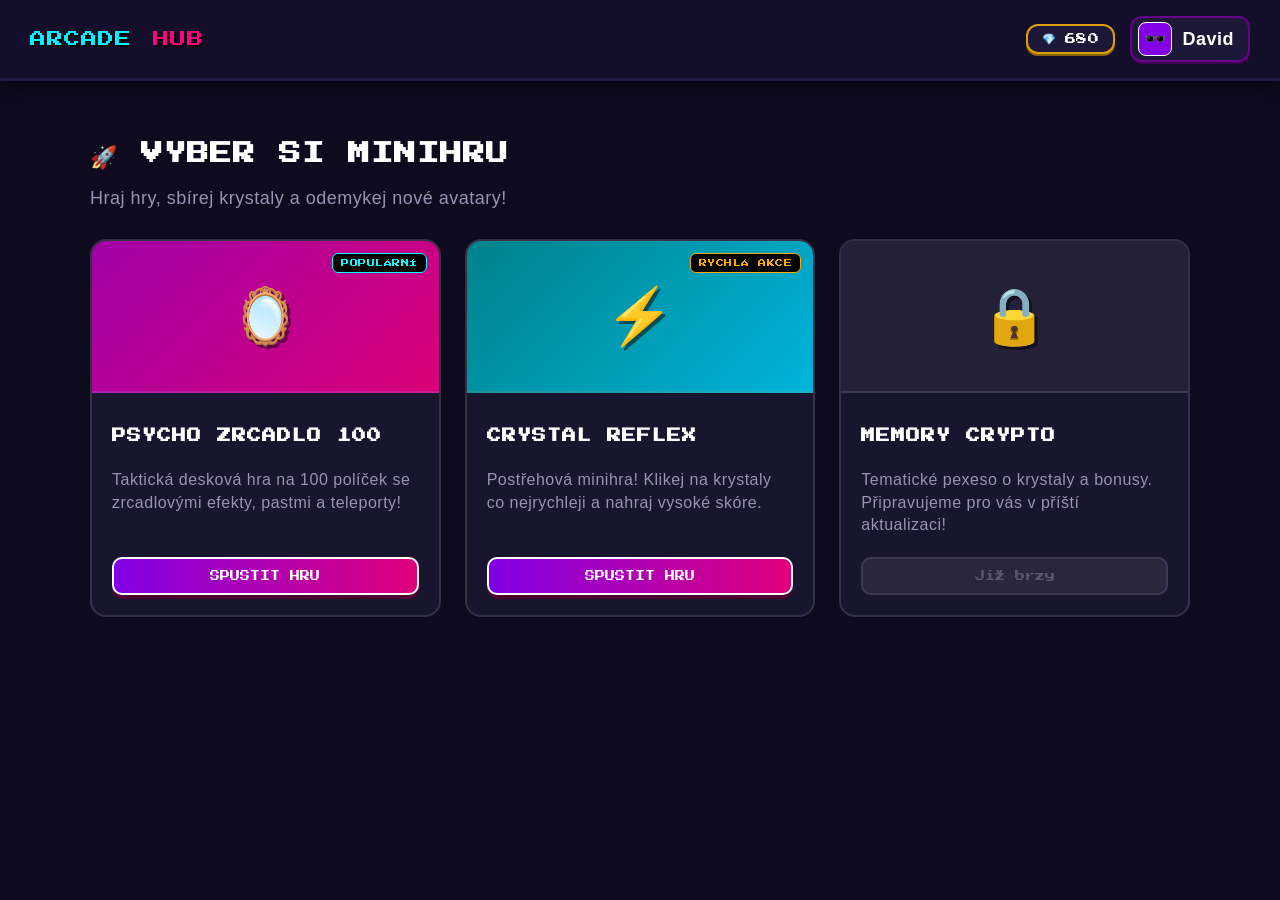
==== commit 2d893a1c: "index.html" ====
--- a/index.html
+++ b/index.html
@@ -1,7 +1,6 @@
 <!DOCTYPE html>
 <html lang="cs">
-<head!-- CrazyGames SDK v3 -->
-<script src="https://sdk.crazygames.com/crazygames-sdk-v3.js"></script>>
+<head>
   <meta charset="UTF-8">
   <meta name="viewport" content="width=device-width, initial-scale=1.0">
   <title>ARCADE HUB</title>
@@ -10,6 +9,9 @@
   <link rel="preconnect" href="https://fonts.googleapis.com">
   <link rel="preconnect" href="https://fonts.gstatic.com" crossorigin>
   <link href="https://fonts.googleapis.com/css2?family=Pixelify+Sans:wght@400..700&family=Press+Start+2P&display=swap" rel="stylesheet">
+
+  <!-- CRAZYGAMES SDK v3 -->
+  <script src="https://sdk.crazygames.com/crazygames-sdk-v3.js"></script>
 
   <link rel="stylesheet" href="style.css">
 </head>
@@ -97,9 +99,7 @@
 
       <div class="form-group">
         <label>Vyber si Avatara:</label>
-        <div class="avatar-selector-grid" id="avatar-selector">
-          <!-- Vygenerováno v JS -->
-        </div>
+        <div class="avatar-selector-grid" id="avatar-selector"></div>
       </div>
 
       <button class="btn-launch" onclick="saveUserProfile()">Uložit Změny</button>
@@ -113,6 +113,16 @@
       <h2>💎 Krystaly & Bonusy</h2>
       <p style="text-align: center; color: var(--text-dim);">Aktuální stav: <strong id="modal-gem-count" style="color:#00ffff;">680</strong> 💎</p>
       
+      <!-- REKLAMA ZA KRYSTALY -->
+      <div class="shop-item">
+        <div>
+          <h4>Sleduj Reklamu</h4>
+          <small>Získej okamžitě +200 💎 zdarma</small>
+        </div>
+        <button class="btn-launch" onclick="watchAdForGems(200)">Sledovat (+200💎)</button>
+      </div>
+
+      <!-- DENNÍ BONUS -->
       <div class="shop-item">
         <div>
           <h4>Denní Bonus</h4>
@@ -121,10 +131,11 @@
         <button class="btn-launch" id="daily-bonus-btn" onclick="claimDailyBonus()">Vyzvednout</button>
       </div>
 
+      <!-- VÝZVA DNE -->
       <div class="shop-item">
         <div>
           <h4>Výzva Dne</h4>
-          <small>Zahraj si Crystal Reflex a vyhraj až 200 💎</small>
+          <small>Zahraj si Crystal Reflex a vyhrej krystaly</small>
         </div>
         <button class="btn-launch" onclick="openReflexGame()">Hrát</button>
       </div>
@@ -173,7 +184,7 @@
     <div class="modal-card">
       <button class="close-modal" onclick="closeModals()">✕</button>
       <h2>⚡ Crystal Reflex</h2>
-      <p style="text-align: center;">Klikni na krystal hned, jakmile se objeví! Získej krystaly do profilu.</p>
+      <p style="text-align: center;">Klikni na krystal hned, jakmile se objeví!</p>
       <div id="reflex-game-area" class="reflex-area">
         <button id="start-reflex-btn" class="btn-launch" onclick="runReflexRound()">Start Kola</button>
       </div>
